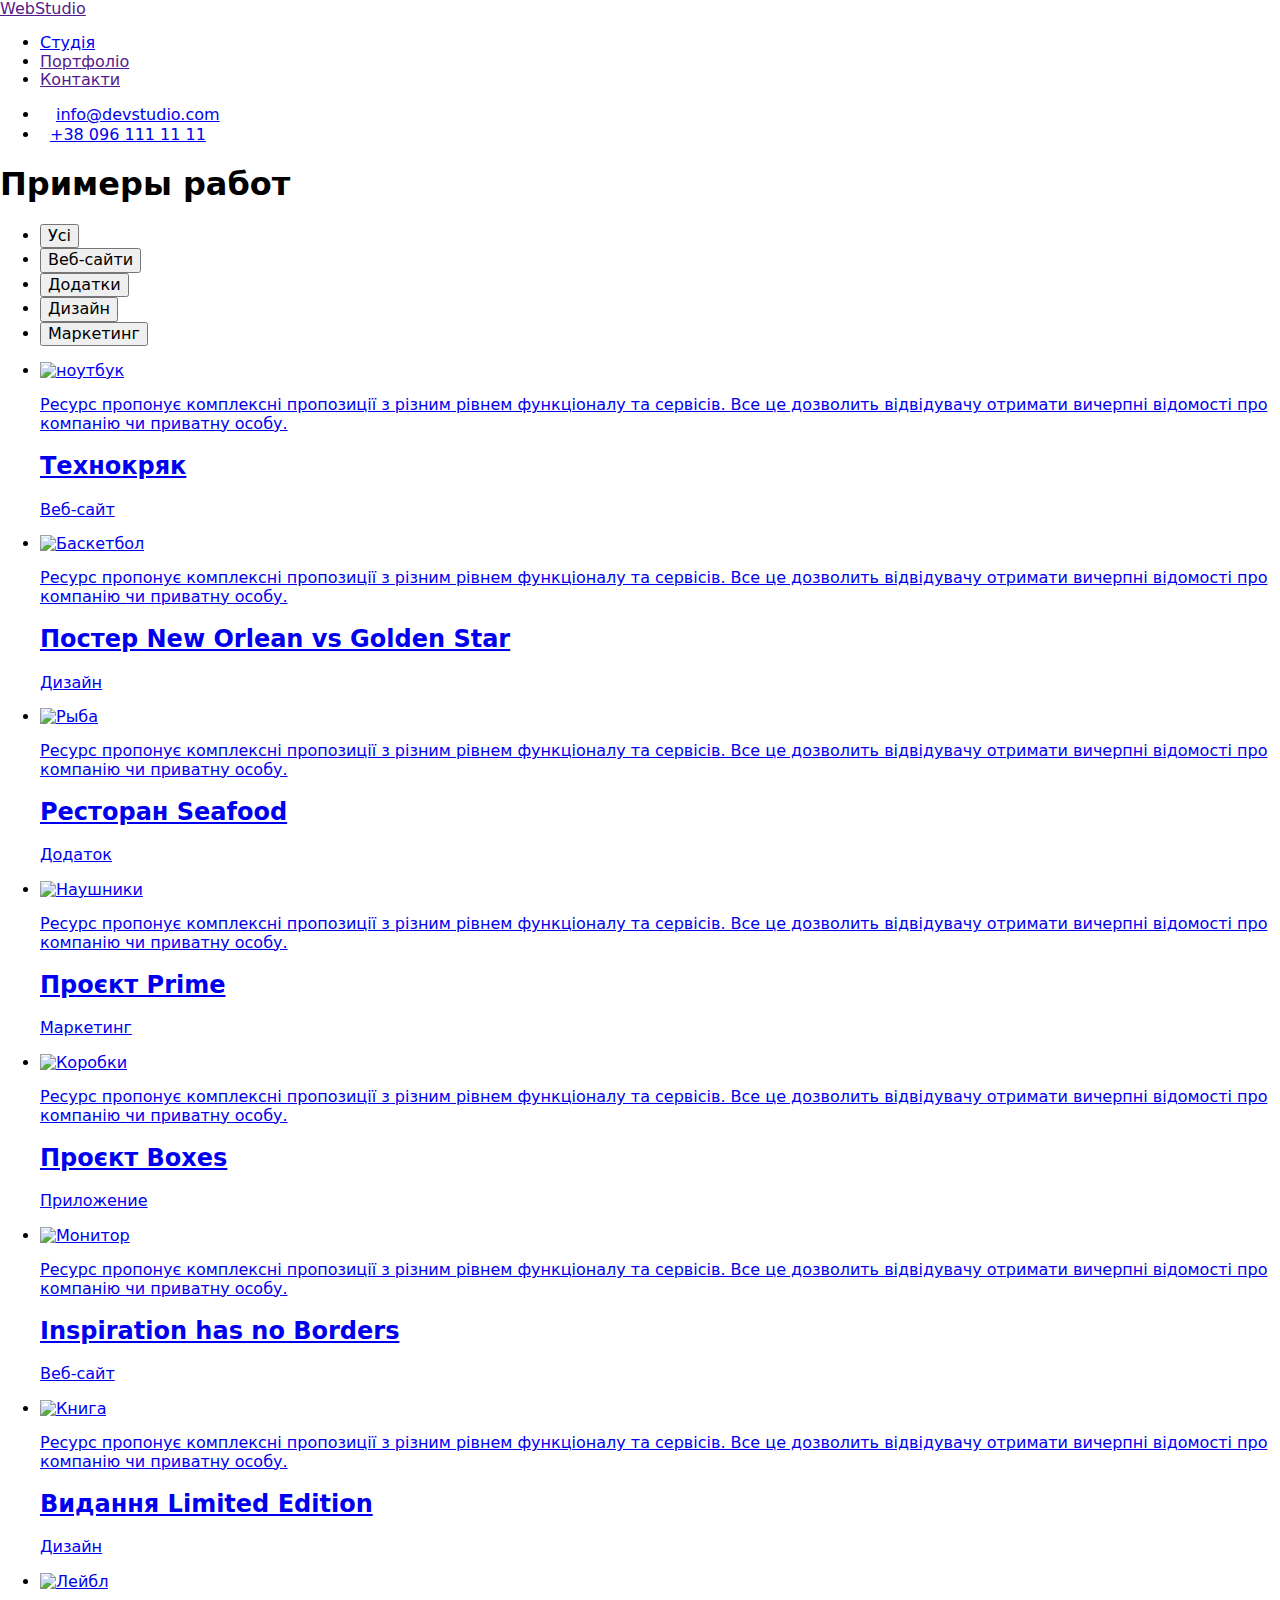
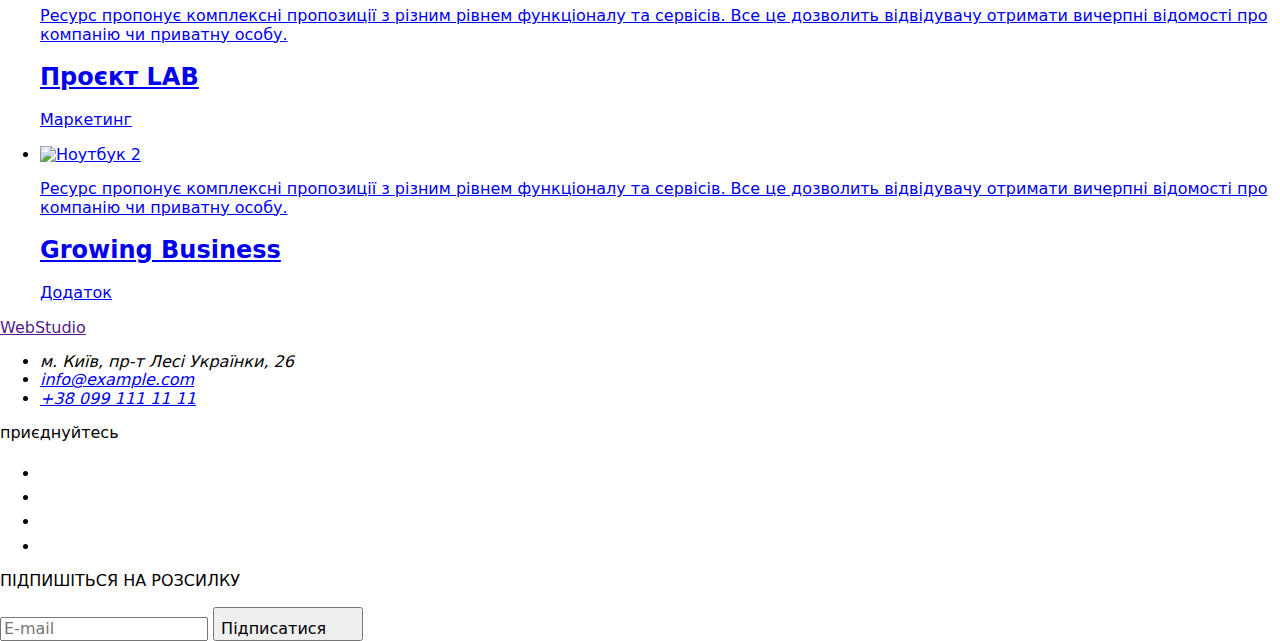
==== portfolio.html @ f58c7ae9 "Add files via upload" ====
<!DOCTYPE html>
<html lang="ru">

<head>
    <meta charset="UTF-8" />
    <meta http-equiv="X-UA-Compatible" content="IE=edge" />
    <meta name="viewport" content="width=device-width, initial-scale=1.0" />
    <title>Студія</title>
    <link rel="preconnect" href="https://fonts.googleapis.com">
    <link rel="preconnect" href="https://fonts.gstatic.com" crossorigin>
<link href="https://fonts.googleapis.com/css2?family=Raleway:wght@700&family=Roboto:wght@400;500;700;900&display=swap"
    rel="stylesheet">
<link rel="stylesheet" href="https://cdnjs.cloudflare.com/ajax/libs/modern-normalize/1.1.0/modern-normalize.min.css">
<link rel="stylesheet" href="./css/styles.css">
</head>

<body>
    <header class="header">
        <div class="container hider-container">
        <nav class="site-nav list">
            <a class="logo" href="">Web<span class="logo-dark">Studio</span></a>

            <ul class="site-list list">
                <li class="site-list-item site-nav"><a class="site-nav-link link" href="./index.html">Студія</a></li>
                <li class="site-list-item site-nav"><a class="site-nav-link link current" href="">Портфоліо</a></li>
                <li class="site-list-item site-nav"><a class="site-nav-link link" href="">Контакти</a></li>
            </ul>
        </nav>
        <ul class="site-list-item style-flex">
    <li class="indent"><a class="contacts contact link" href="mailto:info@devstudio.com">
        <svg class="envelope" width="16" height="12">
            <use href="./images/w4/symbol-defs.svg#icon-envelope2"></use>
        </svg>info@devstudio.com</a></li>
        <li><a class="contacts-link contact link" href="tel:+380961111111">
            <svg class="envelope" width="10" height="16">
                <use href="./images/w4/symbol-defs.svg#icon-smartphone"></use>
            </svg>+38 096 111 11 11</a></li>
        </ul>
    </div>
    </header>
<main>
    <section class="section"> 
        <div class="container">
        <h1 class="visually-hidden">Примеры работ</h1>
   <ul class="filter">
    <li class="menu-distance"><button type="button" class="filter-button focus-menu">Усі</button></li>
    <li class="menu-distance"><button type="button" class="filter-button focus-menu">Веб-сайти</button></li>
    <li class="menu-distance"><button type="button" class="filter-button focus-menu">Додатки</button></li>
    <li class="menu-distance"><button type="button" class="filter-button focus-menu">Дизайн</button></li>
    <li class="menu-distance"><button type="button" class="filter-button focus-menu">Маркетинг</button></li>
   </ul>
   
    <ul class="flex-container">

    <li class="flex-element">
    <a class="portfolio-card-link" href="#">
    <div class="portfolio-thumb">
    <img src="./images/works/work1.jpg" alt="ноутбук" width="370" height="294"/>
     <p class="portfolio-overlay-text">Ресурс пропонує комплексні пропозиції з різним рівнем функціоналу та сервісів. Все
    це дозволить відвідувачу отримати вичерпні відомості про компанію чи приватну особу.
    </p>
    </div>

    <div class="pictures">
    <h2 class="themes">Технокряк</h2>
    <p class="thems-text">Веб-сайт</p>
    </div>
    </a>
    </li>
           
    <li class="flex-element">
    <a class="portfolio-card-link" href="#">
    <div class="portfolio-thumb">
            <img src="./images/works/work2.jpg" alt="Баскетбол" width="370" height="294"/>
            <p class="portfolio-overlay-text">Ресурс пропонує комплексні пропозиції з різним рівнем функціоналу та сервісів. Все
                це дозволить відвідувачу отримати вичерпні відомості про компанію чи приватну особу.
            </p>
            </div>
            
            <div class="pictures">
                <h2 class="themes">Постер New Orlean vs Golden Star</h2>
                <p class="thems-text">Дизайн</p>
            </div>
            </a>
            </li>
            
            <li class="flex-element">
            <a href="#" class="portfolio-card-link">
                <div class="portfolio-thumb">
            <img src="./images/works/work3.jpg" alt="Рыба" width="370" height="294"/>
            <p class="portfolio-overlay-text">Ресурс пропонує комплексні пропозиції з різним рівнем функціоналу та сервісів. Все
                це дозволить відвідувачу отримати вичерпні відомості про компанію чи приватну особу.
            </p>
            </div>
            <div class="pictures">
                <h2 class="themes">Ресторан Seafood</h2>
                <p class="thems-text">Додаток</p>
            </div>
            </a>
            </li>

            <li class="flex-element">
            <a href="#" class="portfolio-card-link">
            <div class="portfolio-thumb">
            <img src="./images/works/work4.jpg" alt="Наушники" width="370" height="294"/>
            <p class="portfolio-overlay-text">Ресурс пропонує комплексні пропозиції з різним рівнем функціоналу та сервісів. Все
                це дозволить відвідувачу отримати вичерпні відомості про компанію чи приватну особу.
            </p>
            </div>
            <div class="pictures">
                <h2 class="themes">Проєкт Prime</h2>
                <p class="thems-text">Маркетинг</p>
            </div>
            </a>
            </li>

            <li class="flex-element">
            <a href="#" class="portfolio-card-link">
            <div class="portfolio-thumb">
            <img src="./images/works/work5.jpg" alt="Коробки" width="370" height="294"/>
            <p class="portfolio-overlay-text">Ресурс пропонує комплексні пропозиції з різним рівнем функціоналу та сервісів. Все
                це дозволить відвідувачу отримати вичерпні відомості про компанію чи приватну особу.
            </p>
            </div>
            <div class="pictures">
                <h2 class="themes">Проєкт Boxes</h2>
                <p class="thems-text">Приложение</p>
            </div>
            </a>
            </li>

            <li class="flex-element">
            <a href="#" class="portfolio-card-link">
            <div class="portfolio-thumb">
            <img src="./images/works/work6.jpg" alt="Монитор" width="370" height="294"/>
            <p class="portfolio-overlay-text">Ресурс пропонує комплексні пропозиції з різним рівнем функціоналу та сервісів. Все
                це дозволить відвідувачу отримати вичерпні відомості про компанію чи приватну особу.
            </p>
            </div>
            <div class="pictures">
                <h2 class="themes">Inspiration has no Borders</h2>
                <p class="thems-text">Веб-сайт</p>
            </div>
            </a>
            </li>

            <li class="flex-element">
            <a href="#" class="portfolio-card-link">
            <div class="portfolio-thumb">
            <img src="./images/works/work7.jpg" alt="Книга" width="370" height="294"/>
            <p class="portfolio-overlay-text">Ресурс пропонує комплексні пропозиції з різним рівнем функціоналу та сервісів. Все
                це дозволить відвідувачу отримати вичерпні відомості про компанію чи приватну особу.
            </p>
            </div>
            <div class="pictures">
                <h2 class="themes">Видання Limited Edition</h2>
                <p class="thems-text">Дизайн</p>
            </div>
            </a>
            </li>

            <li class="flex-element">
            <a href="#" class="portfolio-card-link">
            <div class="portfolio-thumb">
            <img src="./images/works/work8.jpg" alt="Лейбл" width="370" height="294"/>
            <p class="portfolio-overlay-text">Ресурс пропонує комплексні пропозиції з різним рівнем функціоналу та сервісів. Все
                це дозволить відвідувачу отримати вичерпні відомості про компанію чи приватну особу.
            </p>
            </div>
            <div class="pictures">
                <h2 class="themes">Проєкт LAB</h2>
                <p class="thems-text">Маркетинг</p>
            </div>
            </a>
            </li>

            <li class="flex-element">
            <a href="#" class="portfolio-card-link">
            <div class="portfolio-thumb">
            <img src="./images/works/work9.jpg" alt="Ноутбук 2" width="370" height="294"/>
            <p class="portfolio-overlay-text">Ресурс пропонує комплексні пропозиції з різним рівнем функціоналу та сервісів. Все
                це дозволить відвідувачу отримати вичерпні відомості про компанію чи приватну особу.
            </p>
            </div>
            <div class="pictures">
                <h2 class="themes">Growing Business</h2>
                <p class="thems-text">Додаток</p>
            </div>
            </a>
            </li>
            
            </ul>
            </div>
    </section>
</main>
        <footer class="style-footer">
            <div class="container footer-container">
                <div class="">
                    <a class="logo logo-footer" href="">Web<span class="lable">Studio</span></a>
                    <address>
                        <ul>
                            <li>
                                <a href="https://goo.gl/maps/X5TGUrsWiipyjW1k8"></a>
                                <a class="street">м. Київ, пр-т Лесі Українки, 26</a>
                            </li>
                            <li class="contact-footer"><a class="tel-color link"
                                    href="mailto:info@example.com">info@example.com</a></li>
                            <li class="contact-footer"><a class="tel-color link" href="tel:+380991111111">+38 099 111 11 11</a>
                            </li>
                        </ul>
                    </address>
                </div>

                <div class="container-networks">
                    <p class="item-with">приєднуйтесь</p>
                    <ul class="tim-networks">
                        <li class="item-li">
                            <a href="" class="footer-link-soc">
                                <svg class="button-icon-ft" width="20" height="20">
                                    <use href="./images/w4/symbol-defs.svg#icon-instagram"></use>
                                </svg></a>
                        </li>
                        <li class="item-li">
                            <a href="" class="footer-link-soc">
                                <svg class="button-icon-ft" width="20" height="20">
                                    <use href="./images/w4/symbol-defs.svg#icon-twit"></use>
                                </svg></a>
                        </li>
                        <li class="item-li">
                            <a href="" class="footer-link-soc">
                                <svg class="button-icon-ft" width="20" height="20">
                                    <use href="./images/w4/symbol-defs.svg#icon-facebook"></use>
                                </svg></a>
                        </li>
                        <li class="item-li">
                            <a href="" class="footer-link-soc">
                                <svg class="button-icon-ft" width="20" height="20">
                                    <use href="./images/w4/symbol-defs.svg#icon-linkedin"></use>
                                </svg></a>
                        </li>
                        </ul>
                </div>
                <div class="footer-letter">
                    <p class="text-action">ПІДПИШІТЬСЯ НА РОЗСИЛКУ</p>

                    <form class="">
                    <div class="footer-letter-br">
                        <input class="text-box" placeholder="E-mail">
                        <button type="submit" class="button send-letter">Підписатися
                            <svg class="footer-letter-icon" width="24" height="24">
                                <use href="./images/w4/symbol-defs.svg#icon-icon-send"></use>
                            </svg></button>
                    </div>
                    </form>
        </footer>
    
</body>

</html>
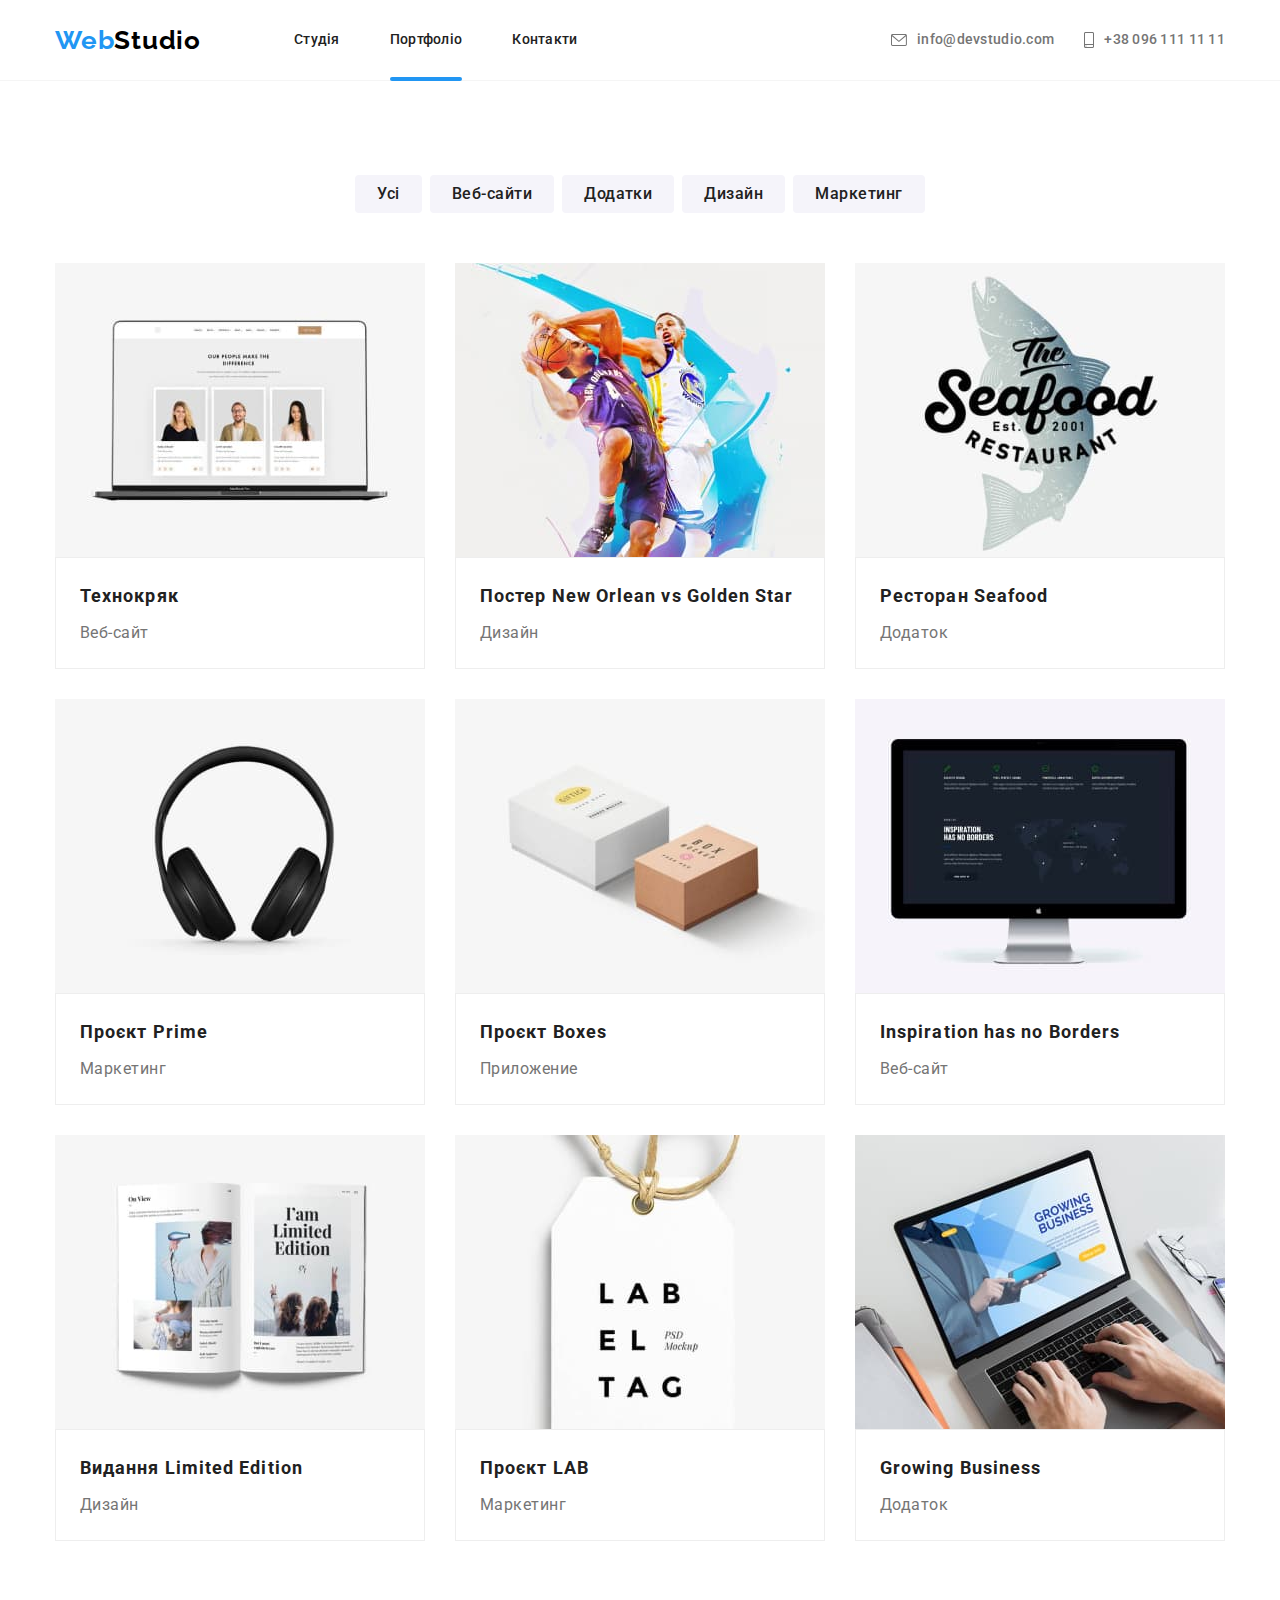
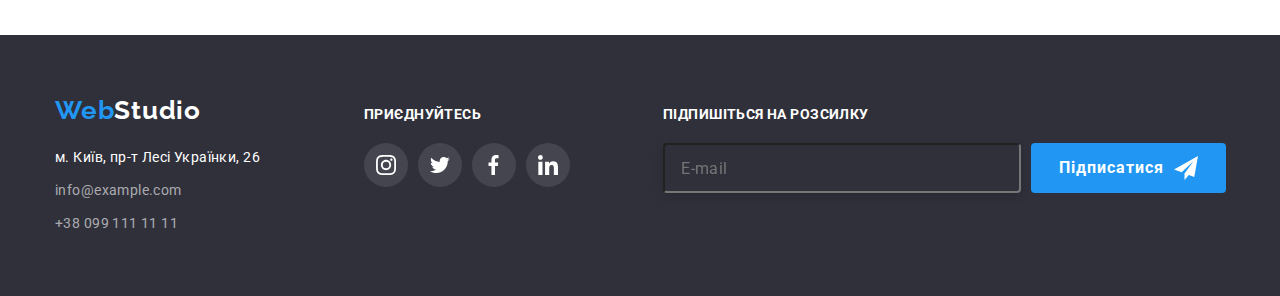
==== commit 84571f50: "Домашка 7.1" ====
--- a/portfolio.html
+++ b/portfolio.html
@@ -12,6 +12,7 @@
     rel="stylesheet">
 <link rel="stylesheet" href="https://cdnjs.cloudflare.com/ajax/libs/modern-normalize/1.1.0/modern-normalize.min.css">
 <link rel="stylesheet" href="./css/styles.css">
+<link rel="stylesheet" href="./css/main.min.css" />
 </head>
 
 <body>
--- a/css/styles.css
+++ b/css/styles.css
@@ -0,0 +1,1043 @@
+:root {
+  --accent-color: #2196f3;
+  --main-text-color: #212121;
+  --secondary-text-color: #757575;
+  --main-font: 'Roboto', sans-serif;
+  --secondary-font: 'Raleway', cursive;
+  --primary-white-color: #ffffff;
+  --lable-color: #000000;
+  --cubic-beziar: cubic-bezier(0.4, 0, 0.2, 1);
+}
+
+h1,
+h2,
+h3,
+h4,
+h5,
+h6,
+
+p {
+  margin-top: 0;
+  margin-bottom: 0;
+}
+
+ul {
+  margin: 0;
+  padding: 0;
+  list-style: none;
+}
+
+body {
+  margin: 0;
+  font-family: 'Roboto';
+  font-family: var(--main-font);
+  background-color: var(--primary-white-color);
+}
+
+html {
+  box-sizing: border-box;
+}
+
+img {
+  display: block;
+  max-width: 100%;
+  height: auto;
+}
+
+
+.section {
+  padding-top: 94px;
+  padding-bottom: 94px;
+}
+
+
+
+/* бєкдроп */
+
+.backdrop {
+  position: fixed;
+  top: 0;
+  left: 0;
+  width: 100%;
+  height: 100%;
+  background-color: rgba(0, 0, 0, 0.2);
+  opacity: 1;
+  visibility: visible;
+  transition: opacity 250ms var(--cubic-beziar), visibility 250ms var(--cubic-beziar);
+}
+
+ .backdrop.is-hidden {
+  opacity: 0;
+  pointer-events: none;
+  visibility: hidden;
+ }
+
+ .backdrop.is-hidden .modal {
+  transform: translate(-50%, -50%) scale(1.1);
+ }
+
+ .modal {
+    position: absolute;
+    top: 50%;
+    left: 50%;
+    min-height: 581px;
+    min-width: 528px;
+    background-color: var(--primary-white-color);
+    box-shadow: 0px 1px 3px rgba(0, 0, 0, 0.12), 0px 1px 1px rgba(0, 0, 0, 0.14), 0px 2px 1px rgba(0, 0, 0, 0.2);
+    border-radius: 4px;
+    transform: translate(-50%, -50%) scale(1);
+    transition: transform 250ms var(--cubic-beziar);
+    visibility: visible;
+    outline: 1px solid var(--accent-color);
+ }
+
+ .form {
+  display: block;
+  align-items: center;
+  position: absolute;
+ }
+
+ .text-form {
+   padding-left: 40px;
+ }
+ 
+ .form-label:hover,
+ .form-label:focus {
+  border-color: var(--accent-color);
+ }
+
+ .form-label:hover + .modal-name,
+ .form-label:focus + .modal-name {
+   fill: var(--accent-color);
+ }
+
+ .galk {
+  display: flex;
+  align-items: center;
+ }
+
+ textarea {
+  resize: none;
+  padding: 12px;
+  width: 448px;
+  height: 120px;
+  left: 576px;
+  top: 518px;
+  border: 1px solid rgba(33, 33, 33, 0.2);
+  border-radius: 4px;
+ }
+
+ .form-modal {
+  margin-left: auto;
+  margin-right: auto;
+  padding: 40px;
+ }
+
+ .modal-title {
+  font-weight: 700;
+  font-size: 20px;
+  line-height: 1.15;
+  text-align: center;
+  letter-spacing: 0.03em;
+  margin-bottom: 12px;
+  color: #212121;
+ }
+
+ .form-field {
+  position: relative;
+  display: flex;
+  flex-direction: column;
+  width: 448px;
+  border-radius: 4px;
+  font-weight: 400;
+  font-size: 12px;
+  line-height: 14px;
+  letter-spacing: 0.01em;
+  color: #757575;
+ }
+
+ .form-field:not(:last-child) {
+  margin-bottom: 10px;
+ }
+
+ .modal-name {
+  position: absolute;
+  top: -15%;
+  left: 15px;
+  transform: translateY(220%);
+  }
+
+
+ .form-field input {
+  margin: 0;
+  padding: 6px 40px 6px;
+  border: 1px solid rgba(33, 33, 33, 0.2);
+  border-radius: 4px;
+  height: 40px;
+ }
+
+ .form-field label {
+  margin-bottom: 4px;
+  font-weight: 400;
+  font-size: 12px;
+  line-height: 14px;
+  letter-spacing: 0.01em;
+  color: #757575;
+ }
+
+ .form-field input::placeholder {
+  color: rgba(117, 117, 117, 0.5);
+ }
+
+ .topic-options {
+  display: flex;
+  align-items: center;
+  justify-content: center;
+  list-style: none;
+  margin-top: 20px;
+  margin-bottom: 30px;
+ }
+
+.topic-options {
+  display: flex;
+ }
+
+.checkbox-label {
+  display: block;
+  display: flex;
+  align-items: center;
+  justify-content: center;
+  border-radius: 3px;
+  transition: background-color 250ms var(--cubic-beziar),
+  border-color 250ms var(--cubic-beziar);
+  cursor: pointer;
+}
+
+.icon-galk {
+  display: flex;
+  align-items: center;
+  justify-content: center;
+  width: 16px;
+  height: 15px;
+  border-radius: 4px;
+  border: 2px solid var(--lable-color);
+  margin-right: 8px;
+}
+
+.checkbox-label {
+  font-weight: 400;
+  font-size: 14px;
+  line-height: 1.71;
+  letter-spacing: 0.03em;
+  color: #757575;
+}
+ .icon-check {
+  fill: transparent;
+  transition: fill 250ms var(--cubic-beziar);
+ }
+
+.checkbox:checked + .checkbox-label .icon-galk {
+  border-color: var(--accent-color);
+  background-origin: border-box;
+}
+
+.checkbox:checked + .icon-galk {
+  border-color: var(--accent-color);
+  background-origin: border-box;
+  background-color: var(--accent-color);
+}
+
+.checkbox:focus + .checkbox-label {
+  background-color: var(--accent-color);
+}
+
+.contract {
+  color: var(--accent-color);
+ }
+
+
+ .btn-close {
+  position: absolute;
+  top: 8px;
+  right: 8px;
+  display: flex;
+  justify-content: center;
+  align-items: center;
+  width: 30px;
+  height: 30px;
+  border: 1px solid rgba(0, 0, 0, 0.1);
+  border-radius: 50px;
+  background: #FFFFFF;
+  cursor: pointer;
+ }
+
+ .btn-close:focus {
+  fill: var(--accent-color);
+  transition-property: color;
+  transition: transform 250ms var(--cubic-beziar);
+ }
+
+
+.div {
+  display: block;
+}
+
+
+
+
+.gajet-overlay:not(:last-child) {
+  margin-right: 30px;
+}
+
+/* Чем мы занимаемся */
+
+.site-nav {
+  display: flex;
+}
+
+.site-list-work {
+  position: relative;
+}
+
+.site-list-work:not(:last-child) {
+  margin-right: 30px;
+}
+  
+.gajet-overlay-title {
+  position: absolute;
+  box-sizing: border-box;
+  display: block;
+  float: none;
+  font-weight: 700;
+  font-size: 14px;
+  line-height: 1.14;
+  text-align: center;
+  letter-spacing: 0.03em;
+  color: var(--primary-white-color);
+  background-color: rgba(47, 48, 58, 0.8);
+  width: 100%;
+  height: 70px;
+  left: 0;
+  bottom: 0;
+  display: flex;
+  align-items: center;
+  justify-content: center;
+}
+
+.portfolio-thumb {
+  position: relative;
+  overflow: hidden;
+}
+
+.portfolio-card-link {
+  text-decoration: none;
+}
+
+.portfolio-card-link:hover .portfolio-overlay-text,
+.portfolio-card-link:focus .portfolio-overlay-text {
+  transform: translate(0);
+}
+
+.portfolio-overlay-text {
+  background-color: var(--accent-color);
+  position: absolute;
+  width: 100%;
+  height: 100%;
+  top: 0;
+  left: 0;
+  box-sizing: border-box;
+  font-size: 18px;
+  line-height: 1.56;
+  letter-spacing: 0.03em;
+  padding-top: 63px;
+  padding-left: 24px;
+  opacity: 250ms var(--cubic-beziar);
+  color: var(--primary-white-color);
+  transition-property: color;
+  transform: translateY(100%);
+  transition: transform 250ms var(--cubic-beziar);
+}
+
+.pictures {
+  border: 1px solid #EEEEEE;
+  background: var(--primary-white-color);
+  padding-top: 20px;
+  padding-right: 24px;
+  padding-left: 24px;
+  padding-bottom: 20px;
+}
+
+.site-command {
+  background: var(--primary-white-color);
+  box-shadow: 0px 1px 3px rgba(0, 0, 0, 0.12), 0px 1px 1px rgba(0, 0, 0, 0.14), 0px 2px 1px rgba(0, 0, 0, 0.2);
+  border-radius: 0px 0px 4px 4px;
+}
+
+.site-command:not(:last-child) {
+  margin-right: 30px;
+}
+
+.team {
+  margin-bottom: 50px;
+  font-weight: 700;
+  font-size: 36px;
+  line-height: 1.16;
+  text-align: center;
+  letter-spacing: 0.03em;
+  color: var(--main-text-color);
+}
+  
+
+.benefits-container {
+  gap: 30px;
+  display: flex;
+}
+
+
+.lable {
+    color: var(--primary-white-color);
+}
+
+.head {
+  padding-top: 200px;
+  padding-bottom: 200px;
+  background-color: #2F303A;
+}
+
+.overlay {
+  max-width: 1600px;
+  height: 600px;
+  margin-left: auto;
+  margin-right: auto;
+  background-image: linear-gradient(to right, rgba(47, 48, 58, 0.4), rgba(47, 48, 58, 0.4)), url("../images/w4/Img.jpg");
+  background-repeat: no-repeat;
+  background-position: center;
+  background-size: cover;
+}
+
+.button-ic {
+  padding: 0;
+  padding-top: 16px;
+  border: none;
+  background: none;
+}
+
+.envelope {
+  margin-right: 50px;
+  margin-right: 10px;
+  fill: currentColor;
+}
+
+.team-link {
+  color: #AFB1B8;
+  display: flex;
+  width: 44px;
+  height: 44px;
+  align-items: center;
+  justify-content: center;
+  background-position: center;
+  border-radius: 50px;
+  transition-property: background-color;
+  transition-duration: 250ms;
+  transition-timing-function: var(--cubic-beziar);
+}
+
+.team-link:hover,
+.team-link:focus {
+  background-color: #2196f3;
+  color: #ffffff;
+  transition: color 250ms var(--cubic-beziar);
+}
+
+.button-icon:not(:last-child) {
+  padding-right: 10px;
+}
+
+.button-icon {
+  fill: currentColor;
+  width: 20px;
+  height: 20px;
+  transition: fill 250ms var(--cubic-beziar);
+}
+
+.button-icon-ft {
+  fill: #ffffff;
+  width: 20px;
+  height: 20px;
+}
+
+.head-title {
+  margin-top: 0;
+  padding-bottom: 0;
+  margin-bottom: 30px;
+  font-weight: 900;
+  font-size: 44px;
+  line-height: 1.36;
+  text-align: center;
+  letter-spacing: 0.06em;
+  text-transform: uppercase;
+  color: #FFFFFF;
+}
+
+/* Logo */
+
+
+.example {
+  display: flex;
+  flex-wrap: wrap;
+}
+
+.tim-card {
+  text-align: center;
+  padding: 30px 0;
+}
+
+
+.test-conntainer {
+  width: 1230px;
+  padding-left: 15px;
+  padding-right: 15px;
+  margin-left: auto;
+  margin-right: auto;
+}
+
+.flex-container {
+  display: flex;
+  flex-wrap: wrap;
+  text-decoration: none;
+}
+
+.flex-element {
+  width: 370px;
+  margin-right: 30px;
+  margin-bottom: 30px;
+}
+
+.flex-element:nth-child(3n) {
+  margin-right: 0;
+}
+
+.flex-element:nth-last-child(-n + 3) {
+  margin-bottom: 0;
+}
+
+.portfolio-card-link {
+  display: block;
+  transition-property: box-shadow;
+  transition: 250ms var(--cubic-beziar);
+}
+
+.portfolio-card-link:hover,
+.portfolio-card-link:focus {
+  box-shadow: 0px 1px 1px rgba(0, 0, 0, 0.12), 
+  0px 4px 4px rgba(0, 0, 0, 0.06), 
+  1px 4px 6px rgba(0, 0, 0, 0.16);
+}
+
+.menu-distance:not(:last-child) {
+  margin-right: 8px;
+}
+
+.logo-light {
+  font-weight: 700;
+  font-size: 26px;
+  line-height: 1.19;
+  letter-spacing: 0.03em;
+  color: var(--primary-white-color);
+}
+
+.filter-button {
+  border-radius: 4px;
+  border: none;
+  padding-top: 6px;
+  padding-right: 22px;
+  padding-bottom: 6px;
+  padding-left: 22px;
+  background-color: #F5F4FA;
+  font-weight: 500;
+  font-size: 16px;
+  line-height: 1.62;
+  text-align: center;
+  letter-spacing: 0.03em;
+  color: var(--main-text-color);
+  transition-property: color, background-color, box-shadow;
+  transition-duration: 250ms;
+  transition-timing-function: var(--cubic-beziar);
+}
+
+.filter {
+  margin-bottom: 50px;
+  display: flex;
+  justify-content: center;
+}
+
+.contacts-link {
+  display: flex;
+  margin-left: auto;
+  font-weight: 500;
+  font-size: 14px;
+  line-height: 1.14;
+  letter-spacing: 0.02em;
+  color: var(--accent-color);
+}
+
+.focus-menu:hover,
+.focus-menu:focus {
+  cursor: pointer;
+  color: var(--primary-white-color);
+  background-color: var(--accent-color);
+  box-shadow: 0px 3px 1px rgba(0, 0, 0, 0.1), 0px 1px 2px rgba(0, 0, 0, 0.08), 0px 2px 2px rgba(0, 0, 0, 0.12);
+}
+
+
+
+.button-blue {
+  color: var(--primary-white-color);
+  background-color: var(--accent-color);
+}
+
+.contact-tel {
+  color: var(--secondary-text-color);
+  transition: color 250ms var(--cubic-beziar);
+}
+
+.feature-skills {
+  font-weight: 700;
+  font-size: 14px;
+  line-height: 1.14;
+  letter-spacing: 0.03em;
+  text-transform: uppercase;
+  color: var(--main-text-color);
+}
+
+.section-title {
+  margin-top: 0;
+  margin-bottom: 0;
+  margin-bottom: 50px;
+  font-weight: 700;
+  font-size: 36px;
+  line-height: 1.16;
+  text-align: center;
+  letter-spacing: 0.03em;
+  color: var(--main-text-color);
+}
+
+.section-title-bg {
+  background-color: #F5F4FA;
+}
+
+.section.no-padding {
+  padding-top: 0;
+  padding-bottom: 0;
+}
+
+.site-item {
+  display: flex;
+}
+
+.features-title {
+  margin: 0;
+  padding: 0;
+  margin-bottom: 10px;
+  font-weight: 700;
+  font-size: 14px;
+  line-height: 1.14;
+  letter-spacing: 0.03em;
+  text-transform: uppercase;
+  color: var(--main-text-color);
+}
+
+.features-text {
+  font-weight: 400;
+  font-size: 14px;
+  line-height: 1.71;
+  letter-spacing: 0.03em;
+  color: var(--secondary-text-color);
+}
+
+.features-item {
+  display: block;
+  display: flex;
+  align-items: center;
+  justify-content: center;
+  background-position: center;
+  background: #F5F4FA;
+  border-radius: 4px;
+  height: 120px;
+  background-size: contain;
+  background-repeat: no-repeat;
+  margin-bottom: 30px;
+}
+
+.features-logo {
+  width: 106px;
+  height: 60px;
+  fill: rgba(175, 177, 184, 1);
+  transition: fill 250ms var(--cubic-beziar);
+}
+
+.clients-icon:hover,
+.clients-icon:focus {
+  border-width: 1px;
+  border-style: solid;
+  border-color: var(--accent-color);
+  color: var(--accent-color)
+}
+
+.clients-icon {
+  display: flex;
+  align-items: center;
+  justify-content: center;
+  box-sizing: border-box;
+  border: 1px solid #AFB1B8;
+  border-radius: 4px;
+  width: 100%;
+  height: 100%;
+  color: rgba(175, 177, 184, 1);
+  transition-property: color, border;
+  transition-duration: 250ms;
+  transition-timing-function: var(--cubic-beziar);
+}
+
+.features-logo {
+  fill: currentColor;
+}
+
+.clients-item {
+  width: 170px;
+  height: 92px;
+}
+
+.clients-item:not(:last-child) {
+  margin-right: 30px;
+}
+
+.icon {
+  width: 20px;
+  height: 20px;
+  background-image: url(../images/w4/symbol-defs.svg);
+}
+
+.icon-leter {
+  fill: #FFFFFF;
+}
+
+.tim-networks {
+  display: flex;
+  justify-content: center;
+  gap: 10px;
+}
+
+.clients-container {
+  display: flex;
+  box-sizing: border-box;
+}
+
+.section-bottom {
+  padding-top: 0;
+}
+
+.box-sizing {
+  box-sizing: border-box;
+  position: absolute;
+  width: 370px;
+  height: 404px;
+  left: 215px;
+  top: 262px;
+  background: #FFFFFF;
+  border: 1px solid #EEEEEE;
+}
+
+.tim-title {
+  margin-bottom: 10px;
+  font-weight: 500;
+  font-size: 16px;
+  line-height: 1.18;
+  letter-spacing: 0.03em;
+  color: var(--main-text-color);
+}
+
+.tim-text {
+  font-weight: 400;
+  font-size: 16px;
+  line-height: 1.18;
+  letter-spacing: 0.03em;
+  color: var(--secondary-text-color);
+  margin-bottom: 16px;
+}
+
+.tim-title, .tim-text {
+  align-items: center;
+} 
+
+/* Button */
+
+.button-sits {
+  width: 125px;
+  height: 38px;
+  left: 593px;
+  top: 174px;
+}
+
+.botton-tools {
+  width: 112px;
+  height: 38px;
+  left: 726px;
+  top: 174px;
+}
+
+.button-design {
+  width: 103px;
+  height: 38px;
+  left: 846px;
+  top: 174px;
+}
+
+.button-marketing {
+  width: 130px;
+  height: 38px;
+  left: 957px;
+  top: 174px;
+}
+
+.properties {
+  font-weight: 700;
+  font-size: 16px;
+  line-height: 1.88;
+  display: flex;
+  align-items: center;
+  text-align: center;
+  letter-spacing: 0.06em;
+  color: var(--primary-white-color);
+}
+
+.button {
+  cursor: pointer;
+  border-radius: 4px;
+  padding: 10px 32px;
+  margin-right: auto;
+  margin-left: auto;
+  font-weight: 700;
+  font-size: 16px;
+  line-height: 1.88;
+  display: flex;
+  align-items: center;
+  text-align: center;
+  letter-spacing: 0.06em;
+  color: var(--primary-white-color);
+  background-color: var(--accent-color);
+  border: transparent;
+}
+
+.send {
+  padding: 10px 52px;
+}
+
+/* Наши преимущества */
+
+.themes {
+  margin-bottom: 4px;
+  font-weight: 700;
+  font-size: 18px;
+  line-height: 2;
+  letter-spacing: 0.06em;
+  color: var(--main-text-color);
+}
+
+.thems-text {
+  font-weight: 400;
+  font-size: 16px;
+  line-height: 1.88;
+  letter-spacing: 0.03em;
+  color: var(--secondary-text-color);
+}
+
+/* Портфолио */
+
+
+/* Футер */
+
+.contact-footer {
+  margin-top: 9px;
+  font-family: 'Roboto';
+  font-style: normal;
+  font-weight: 400;
+  font-size: 14px;
+  line-height: 1.71;
+  letter-spacing: 0.03em;
+  color: rgba(255, 255, 255, 0.6);
+}
+
+.tel-color {
+  font-weight: 400;
+  font-size: 14px;
+  line-height: 1.71;
+  letter-spacing: 0.03em;
+  color: rgba(255, 255, 255, 0.6);
+  transition-property: color;
+  transition: color 250ms var(--cubic-beziar);
+}
+
+.style-footer {
+  padding-top: 60px;
+  padding-bottom: 60px;
+  background-color: #2F303A;;
+}
+
+.logo-footer {
+  display: block;
+  margin-bottom: 20px;
+  margin-right: 0;
+}
+
+.street {
+  margin-top: 30px;
+  font-family: 'Roboto';
+  font-style: normal;
+  font-weight: 400;
+  font-size: 14px;
+  line-height: 1.71;
+  letter-spacing: 0.03em;
+  color: var(--primary-white-color);
+}
+
+.footer-container {
+  display: flex;
+  align-items: baseline;
+  flex-grow: 1;
+}
+
+.item-with {
+  align-items: center;
+  justify-content: center;
+  font-family: 'Roboto';
+  font-style: normal;
+  font-weight: 700;
+  font-size: 14px;
+  line-height: 1.14;
+  letter-spacing: 0.03em;
+  text-transform: uppercase;
+  color: #FFFFFF;
+  margin-bottom: 20px;
+}
+
+.footer-link-soc {
+  width: 44px;
+  height: 44px;
+  border-radius: 50%;
+  display: flex;
+  align-items: center;
+  justify-content: center;
+  background-color: rgba(255, 255, 255, 0.1);
+  transition-property: background-color;
+  transition-duration: 250ms;
+  transition-timing-function: var(--cubic-beziar);
+}
+
+.footer-link-soc:not(:last-child) {
+  margin-right: 22px;
+}
+
+.footer-link-soc:hover,
+.footer-link-soc:focus {
+  background-color: rgba(33, 150, 243, 1);
+}
+
+.footer-letter {
+  margin-left: 93px;
+}
+
+.container-networks {
+  margin-left: 70px;
+}
+
+.text-action {
+  align-items: center;
+  justify-content: center;
+  margin-bottom: 20px;
+  top: 0;
+  font-family: 'Roboto';
+  font-style: normal;
+  font-weight: 700;
+  font-size: 14px;
+  line-height: 1.14;
+  letter-spacing: 0.03em;
+  text-transform: uppercase;
+  color: var(--primary-white-color);
+}
+
+.text-box {
+  display: flex;
+  width: 570px;
+  flex-direction: row;
+  justify-content: space-between;
+  width: 358px;
+  height: 50px;
+  left: 815px;
+  top: 2784px;
+  filter: drop-shadow(0px 4px 4px rgba(0, 0, 0, 0.15));
+  border-radius: 4px;
+  background-color: rgba(47, 48, 58, 1);
+}
+
+.text-box input:focus {
+  border-color: var(--accent-color);
+}
+
+.fotter-imput-bt {
+  display: flex;
+}
+
+.send-letter {
+  position: relative;
+  padding: 10px 28px;
+  margin-left: 10px;
+  font-weight: 700;
+  font-size: 16px;
+  line-height: 1.88;
+  display: flex;
+  align-items: center;
+  text-align: center;
+  letter-spacing: 0.06em;
+  color: var(--primary-white-color);
+}
+
+.footer-letter-br {
+  display: flex;
+}
+
+.footer-letter-br input {
+  outline: none;
+  font-weight: 400;
+  font-size: 16px;
+  line-height: 1.25;
+  display: flex;
+  align-items: center;
+  letter-spacing: 0.03em;
+  color: rgba(255, 255, 255, 0.6);
+  padding-left: 16px;
+}
+
+.text-box:focus {
+  border-color: var(--accent-color);
+}
+
+.footer-letter-icon {
+ margin-left: 10px;
+}
+
+
+/* Спрятанный заголовок */
+.visually-hidden {
+  
+  position: absolute;
+  white-space: nowrap;
+  width: 1px;
+  height: 1px;
+  overflow: hidden;
+  border: 0;
+  padding: 0;
+  clip: rect(0 0 0 0);
+  clip-path: inset(50%);
+  margin: -1px;
+}
--- a/css/main.min.css
+++ b/css/main.min.css
@@ -0,0 +1 @@
+.header{border-bottom:1px solid #f5f5f5}.container{width:1200px;padding-left:15px;padding-right:15px;margin:0 auto}.hider-container{display:flex;align-items:center}.logo{margin-right:93px;text-decoration:none;font-family:var(--secondary-font);font-weight:700;font-size:26px;line-height:1.19;letter-spacing:.03em;color:var(--accent-color)}.logo-dark{font-weight:700;font-size:26px;line-height:1.19;letter-spacing:.03em;color:var(--lable-color)}.list{display:flex;align-items:center;padding:0;margin:0;list-style:none}.site-nav-link{padding:32px 0;font-weight:500;font-size:14px;line-height:1.14;letter-spacing:.02em;color:var(--main-text-color);display:block;position:relative;transition:color 250ms var(--cubic-beziar)}.site-nav-link:hover,.site-nav-link:focus{color:var(--accent-color)}.site-nav-link.current::after{content:"";display:block;width:100%;height:4px;left:0;bottom:-1px;position:absolute;background-color:var(--accent-color);border-radius:2px}.site-nav-link:hover::after{transform:scaleX(1)}.site-list-item:not(:last-child){margin-right:50px}.link{display:flex;align-items:center;text-decoration:none;display:block}.link:hover,.link:focus{color:var(--accent-color)}.no-current{position:relative}.style-flex{display:flex;margin-left:auto}.indent{margin-right:30px}.contacts{display:flex;margin-left:auto}.contact{display:flex;align-items:center;font-weight:500;font-size:14px;line-height:1.14;letter-spacing:.02em;color:var(--secondary-text-color);transition:color 250ms var(--cubic-beziar)}/*# sourceMappingURL=main.min.css.map */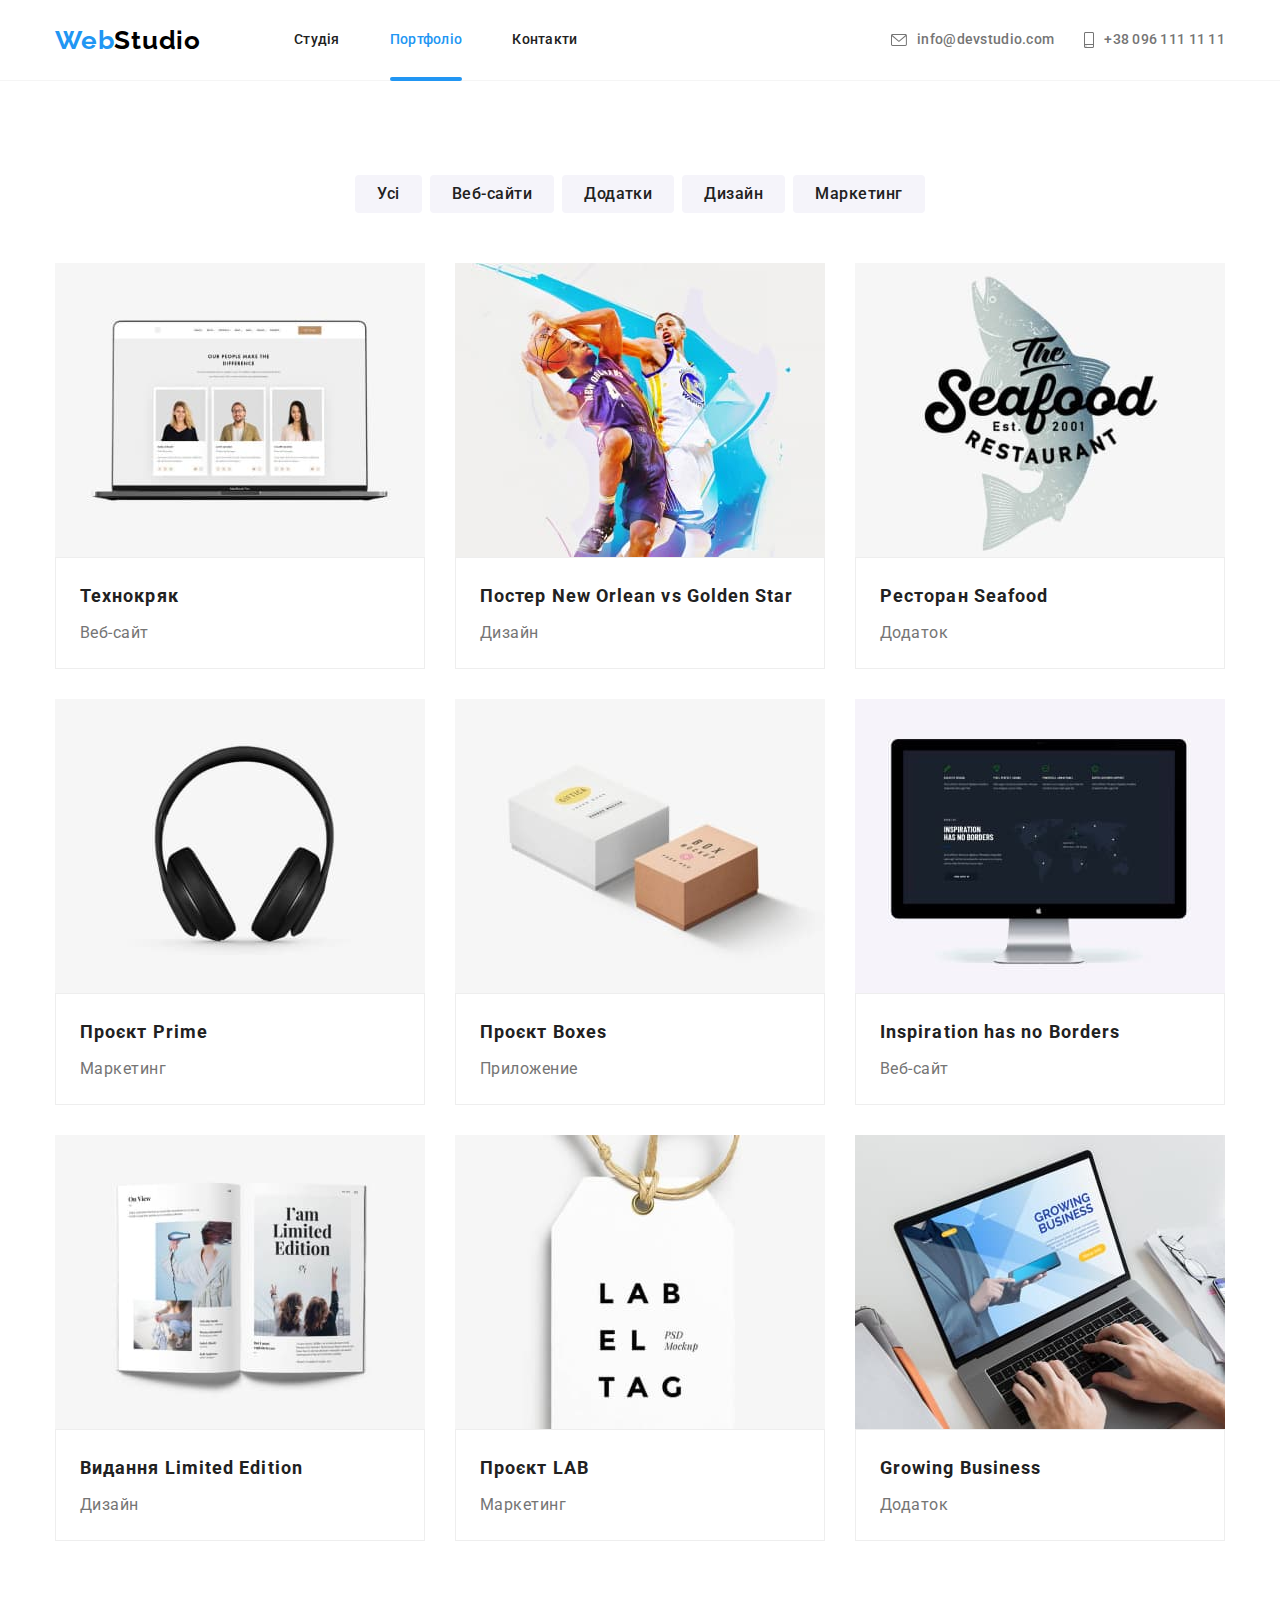
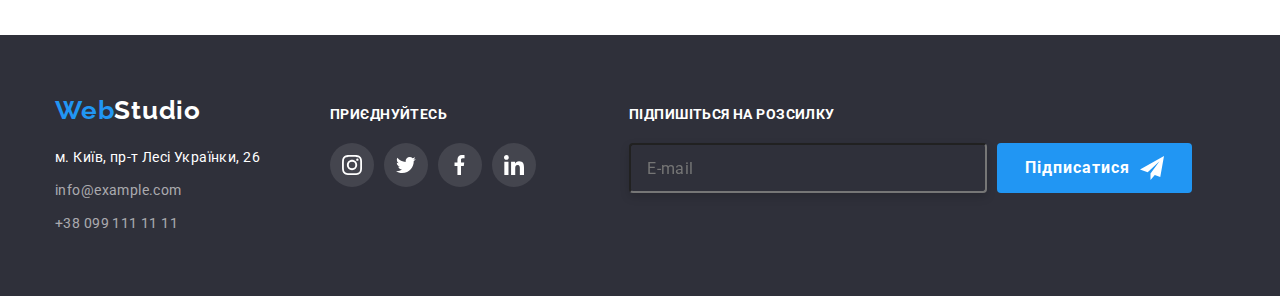
==== commit 508a402d: "Домашняя 08.09" ====
--- a/portfolio.html
+++ b/portfolio.html
@@ -17,22 +17,22 @@
 
 <body>
     <header class="header">
-        <div class="container hider-container">
-        <nav class="site-nav list">
-            <a class="logo" href="">Web<span class="logo-dark">Studio</span></a>
-
-            <ul class="site-list list">
-                <li class="site-list-item site-nav"><a class="site-nav-link link" href="./index.html">Студія</a></li>
-                <li class="site-list-item site-nav"><a class="site-nav-link link current" href="">Портфоліо</a></li>
-                <li class="site-list-item site-nav"><a class="site-nav-link link" href="">Контакти</a></li>
+        <div class="container header__container hider-container">
+        
+            <a class="logo header__logo" href="">Web<span class="logo-dark">Studio</span></a>
+            <nav class="navigation"></nav>
+            <ul class="navigation__list">
+                <li class="navigation__item"><a class="navigation__link link" href="./index.html">Студія</a></li>
+                <li class="navigation__item"><a class="navigation__link link current" href="">Портфоліо</a></li>
+                <li class="navigation__item"><a class="navigation__link link" href="">Контакти</a></li>
             </ul>
-        </nav>
-        <ul class="site-list-item style-flex">
-    <li class="indent"><a class="contacts contact link" href="mailto:info@devstudio.com">
+
+        <ul class="connect header__connect">
+    <li class="indent"><a class="connect__contact link" href="mailto:info@devstudio.com">
         <svg class="envelope" width="16" height="12">
             <use href="./images/w4/symbol-defs.svg#icon-envelope2"></use>
         </svg>info@devstudio.com</a></li>
-        <li><a class="contacts-link contact link" href="tel:+380961111111">
+        <li><a class="connect__contact link" href="tel:+380961111111">
             <svg class="envelope" width="10" height="16">
                 <use href="./images/w4/symbol-defs.svg#icon-smartphone"></use>
             </svg>+38 096 111 11 11</a></li>
@@ -253,8 +253,8 @@
                             </svg></button>
                     </div>
                     </form>
-        </footer>
-    
+                </div>
+            </div>
+        </footer> 
 </body>
-
 </html>--- a/css/styles.css
+++ b/css/styles.css
@@ -1,740 +1,42 @@
-:root {
-  --accent-color: #2196f3;
-  --main-text-color: #212121;
-  --secondary-text-color: #757575;
-  --main-font: 'Roboto', sans-serif;
-  --secondary-font: 'Raleway', cursive;
-  --primary-white-color: #ffffff;
-  --lable-color: #000000;
-  --cubic-beziar: cubic-bezier(0.4, 0, 0.2, 1);
-}
+/* Лишнее */
 
-h1,
-h2,
-h3,
-h4,
-h5,
-h6,
-
-p {
-  margin-top: 0;
-  margin-bottom: 0;
-}
-
-ul {
-  margin: 0;
-  padding: 0;
-  list-style: none;
-}
-
-body {
-  margin: 0;
-  font-family: 'Roboto';
-  font-family: var(--main-font);
-  background-color: var(--primary-white-color);
-}
-
-html {
-  box-sizing: border-box;
-}
-
-img {
-  display: block;
-  max-width: 100%;
-  height: auto;
-}
-
-
-.section {
-  padding-top: 94px;
-  padding-bottom: 94px;
-}
-
-
-
-/* бєкдроп */
-
-.backdrop {
-  position: fixed;
-  top: 0;
-  left: 0;
-  width: 100%;
-  height: 100%;
-  background-color: rgba(0, 0, 0, 0.2);
-  opacity: 1;
-  visibility: visible;
-  transition: opacity 250ms var(--cubic-beziar), visibility 250ms var(--cubic-beziar);
-}
-
- .backdrop.is-hidden {
-  opacity: 0;
-  pointer-events: none;
-  visibility: hidden;
- }
-
- .backdrop.is-hidden .modal {
-  transform: translate(-50%, -50%) scale(1.1);
- }
-
- .modal {
-    position: absolute;
-    top: 50%;
-    left: 50%;
-    min-height: 581px;
-    min-width: 528px;
-    background-color: var(--primary-white-color);
-    box-shadow: 0px 1px 3px rgba(0, 0, 0, 0.12), 0px 1px 1px rgba(0, 0, 0, 0.14), 0px 2px 1px rgba(0, 0, 0, 0.2);
-    border-radius: 4px;
-    transform: translate(-50%, -50%) scale(1);
-    transition: transform 250ms var(--cubic-beziar);
-    visibility: visible;
-    outline: 1px solid var(--accent-color);
- }
-
- .form {
-  display: block;
-  align-items: center;
-  position: absolute;
- }
-
- .text-form {
-   padding-left: 40px;
- }
- 
- .form-label:hover,
- .form-label:focus {
-  border-color: var(--accent-color);
- }
-
- .form-label:hover + .modal-name,
- .form-label:focus + .modal-name {
-   fill: var(--accent-color);
- }
-
- .galk {
+.properties {
+  font-weight: 700;
+  font-size: 16px;
+  line-height: 1.88;
   display: flex;
   align-items: center;
- }
-
- textarea {
-  resize: none;
-  padding: 12px;
-  width: 448px;
-  height: 120px;
-  left: 576px;
-  top: 518px;
-  border: 1px solid rgba(33, 33, 33, 0.2);
-  border-radius: 4px;
- }
-
- .form-modal {
-  margin-left: auto;
-  margin-right: auto;
-  padding: 40px;
- }
-
- .modal-title {
-  font-weight: 700;
-  font-size: 20px;
-  line-height: 1.15;
-  text-align: center;
-  letter-spacing: 0.03em;
-  margin-bottom: 12px;
-  color: #212121;
- }
-
- .form-field {
-  position: relative;
-  display: flex;
-  flex-direction: column;
-  width: 448px;
-  border-radius: 4px;
-  font-weight: 400;
-  font-size: 12px;
-  line-height: 14px;
-  letter-spacing: 0.01em;
-  color: #757575;
- }
-
- .form-field:not(:last-child) {
-  margin-bottom: 10px;
- }
-
- .modal-name {
-  position: absolute;
-  top: -15%;
-  left: 15px;
-  transform: translateY(220%);
-  }
-
-
- .form-field input {
-  margin: 0;
-  padding: 6px 40px 6px;
-  border: 1px solid rgba(33, 33, 33, 0.2);
-  border-radius: 4px;
-  height: 40px;
- }
-
- .form-field label {
-  margin-bottom: 4px;
-  font-weight: 400;
-  font-size: 12px;
-  line-height: 14px;
-  letter-spacing: 0.01em;
-  color: #757575;
- }
-
- .form-field input::placeholder {
-  color: rgba(117, 117, 117, 0.5);
- }
-
- .topic-options {
-  display: flex;
-  align-items: center;
-  justify-content: center;
-  list-style: none;
-  margin-top: 20px;
-  margin-bottom: 30px;
- }
-
-.topic-options {
-  display: flex;
- }
-
-.checkbox-label {
-  display: block;
-  display: flex;
-  align-items: center;
-  justify-content: center;
-  border-radius: 3px;
-  transition: background-color 250ms var(--cubic-beziar),
-  border-color 250ms var(--cubic-beziar);
-  cursor: pointer;
-}
-
-.icon-galk {
-  display: flex;
-  align-items: center;
-  justify-content: center;
-  width: 16px;
-  height: 15px;
-  border-radius: 4px;
-  border: 2px solid var(--lable-color);
-  margin-right: 8px;
-}
-
-.checkbox-label {
-  font-weight: 400;
-  font-size: 14px;
-  line-height: 1.71;
-  letter-spacing: 0.03em;
-  color: #757575;
-}
- .icon-check {
-  fill: transparent;
-  transition: fill 250ms var(--cubic-beziar);
- }
-
-.checkbox:checked + .checkbox-label .icon-galk {
-  border-color: var(--accent-color);
-  background-origin: border-box;
-}
-
-.checkbox:checked + .icon-galk {
-  border-color: var(--accent-color);
-  background-origin: border-box;
-  background-color: var(--accent-color);
-}
-
-.checkbox:focus + .checkbox-label {
-  background-color: var(--accent-color);
-}
-
-.contract {
-  color: var(--accent-color);
- }
-
-
- .btn-close {
-  position: absolute;
-  top: 8px;
-  right: 8px;
-  display: flex;
-  justify-content: center;
-  align-items: center;
-  width: 30px;
-  height: 30px;
-  border: 1px solid rgba(0, 0, 0, 0.1);
-  border-radius: 50px;
-  background: #FFFFFF;
-  cursor: pointer;
- }
-
- .btn-close:focus {
-  fill: var(--accent-color);
-  transition-property: color;
-  transition: transform 250ms var(--cubic-beziar);
- }
-
-
-.div {
-  display: block;
-}
-
-
-
-
-.gajet-overlay:not(:last-child) {
-  margin-right: 30px;
-}
-
-/* Чем мы занимаемся */
-
-.site-nav {
-  display: flex;
-}
-
-.site-list-work {
-  position: relative;
-}
-
-.site-list-work:not(:last-child) {
-  margin-right: 30px;
-}
-  
-.gajet-overlay-title {
-  position: absolute;
-  box-sizing: border-box;
-  display: block;
-  float: none;
-  font-weight: 700;
-  font-size: 14px;
-  line-height: 1.14;
-  text-align: center;
-  letter-spacing: 0.03em;
-  color: var(--primary-white-color);
-  background-color: rgba(47, 48, 58, 0.8);
-  width: 100%;
-  height: 70px;
-  left: 0;
-  bottom: 0;
-  display: flex;
-  align-items: center;
-  justify-content: center;
-}
-
-.portfolio-thumb {
-  position: relative;
-  overflow: hidden;
-}
-
-.portfolio-card-link {
-  text-decoration: none;
-}
-
-.portfolio-card-link:hover .portfolio-overlay-text,
-.portfolio-card-link:focus .portfolio-overlay-text {
-  transform: translate(0);
-}
-
-.portfolio-overlay-text {
-  background-color: var(--accent-color);
-  position: absolute;
-  width: 100%;
-  height: 100%;
-  top: 0;
-  left: 0;
-  box-sizing: border-box;
-  font-size: 18px;
-  line-height: 1.56;
-  letter-spacing: 0.03em;
-  padding-top: 63px;
-  padding-left: 24px;
-  opacity: 250ms var(--cubic-beziar);
-  color: var(--primary-white-color);
-  transition-property: color;
-  transform: translateY(100%);
-  transition: transform 250ms var(--cubic-beziar);
-}
-
-.pictures {
-  border: 1px solid #EEEEEE;
-  background: var(--primary-white-color);
-  padding-top: 20px;
-  padding-right: 24px;
-  padding-left: 24px;
-  padding-bottom: 20px;
-}
-
-.site-command {
-  background: var(--primary-white-color);
-  box-shadow: 0px 1px 3px rgba(0, 0, 0, 0.12), 0px 1px 1px rgba(0, 0, 0, 0.14), 0px 2px 1px rgba(0, 0, 0, 0.2);
-  border-radius: 0px 0px 4px 4px;
-}
-
-.site-command:not(:last-child) {
-  margin-right: 30px;
-}
-
-.team {
-  margin-bottom: 50px;
-  font-weight: 700;
-  font-size: 36px;
-  line-height: 1.16;
-  text-align: center;
-  letter-spacing: 0.03em;
-  color: var(--main-text-color);
-}
-  
-
-.benefits-container {
-  gap: 30px;
-  display: flex;
-}
-
-
-.lable {
-    color: var(--primary-white-color);
-}
-
-.head {
-  padding-top: 200px;
-  padding-bottom: 200px;
-  background-color: #2F303A;
-}
-
-.overlay {
-  max-width: 1600px;
-  height: 600px;
-  margin-left: auto;
-  margin-right: auto;
-  background-image: linear-gradient(to right, rgba(47, 48, 58, 0.4), rgba(47, 48, 58, 0.4)), url("../images/w4/Img.jpg");
-  background-repeat: no-repeat;
-  background-position: center;
-  background-size: cover;
-}
-
-.button-ic {
-  padding: 0;
-  padding-top: 16px;
-  border: none;
-  background: none;
-}
-
-.envelope {
-  margin-right: 50px;
-  margin-right: 10px;
-  fill: currentColor;
-}
-
-.team-link {
-  color: #AFB1B8;
-  display: flex;
-  width: 44px;
-  height: 44px;
-  align-items: center;
-  justify-content: center;
-  background-position: center;
-  border-radius: 50px;
-  transition-property: background-color;
-  transition-duration: 250ms;
-  transition-timing-function: var(--cubic-beziar);
-}
-
-.team-link:hover,
-.team-link:focus {
-  background-color: #2196f3;
-  color: #ffffff;
-  transition: color 250ms var(--cubic-beziar);
-}
-
-.button-icon:not(:last-child) {
-  padding-right: 10px;
-}
-
-.button-icon {
-  fill: currentColor;
-  width: 20px;
-  height: 20px;
-  transition: fill 250ms var(--cubic-beziar);
-}
-
-.button-icon-ft {
-  fill: #ffffff;
-  width: 20px;
-  height: 20px;
-}
-
-.head-title {
-  margin-top: 0;
-  padding-bottom: 0;
-  margin-bottom: 30px;
-  font-weight: 900;
-  font-size: 44px;
-  line-height: 1.36;
   text-align: center;
   letter-spacing: 0.06em;
-  text-transform: uppercase;
-  color: #FFFFFF;
-}
-
-/* Logo */
-
-
-.example {
-  display: flex;
-  flex-wrap: wrap;
-}
-
-.tim-card {
-  text-align: center;
-  padding: 30px 0;
-}
-
-
-.test-conntainer {
-  width: 1230px;
-  padding-left: 15px;
-  padding-right: 15px;
-  margin-left: auto;
-  margin-right: auto;
-}
-
-.flex-container {
-  display: flex;
-  flex-wrap: wrap;
-  text-decoration: none;
-}
-
-.flex-element {
-  width: 370px;
-  margin-right: 30px;
-  margin-bottom: 30px;
-}
-
-.flex-element:nth-child(3n) {
-  margin-right: 0;
-}
-
-.flex-element:nth-last-child(-n + 3) {
-  margin-bottom: 0;
-}
-
-.portfolio-card-link {
-  display: block;
-  transition-property: box-shadow;
-  transition: 250ms var(--cubic-beziar);
-}
-
-.portfolio-card-link:hover,
-.portfolio-card-link:focus {
-  box-shadow: 0px 1px 1px rgba(0, 0, 0, 0.12), 
-  0px 4px 4px rgba(0, 0, 0, 0.06), 
-  1px 4px 6px rgba(0, 0, 0, 0.16);
-}
-
-.menu-distance:not(:last-child) {
-  margin-right: 8px;
-}
-
-.logo-light {
-  font-weight: 700;
-  font-size: 26px;
-  line-height: 1.19;
-  letter-spacing: 0.03em;
   color: var(--primary-white-color);
 }
 
-.filter-button {
-  border-radius: 4px;
-  border: none;
-  padding-top: 6px;
-  padding-right: 22px;
-  padding-bottom: 6px;
-  padding-left: 22px;
-  background-color: #F5F4FA;
-  font-weight: 500;
-  font-size: 16px;
-  line-height: 1.62;
-  text-align: center;
-  letter-spacing: 0.03em;
-  color: var(--main-text-color);
-  transition-property: color, background-color, box-shadow;
-  transition-duration: 250ms;
-  transition-timing-function: var(--cubic-beziar);
+.button-marketing {
+  width: 130px;
+  height: 38px;
+  left: 957px;
+  top: 174px;
 }
 
-.filter {
-  margin-bottom: 50px;
-  display: flex;
-  justify-content: center;
+.botton-tools {
+  width: 112px;
+  height: 38px;
+  left: 726px;
+  top: 174px;
 }
 
-.contacts-link {
-  display: flex;
-  margin-left: auto;
-  font-weight: 500;
-  font-size: 14px;
-  line-height: 1.14;
-  letter-spacing: 0.02em;
-  color: var(--accent-color);
+.button-sits {
+  width: 125px;
+  height: 38px;
+  left: 593px;
+  top: 174px;
 }
 
-.focus-menu:hover,
-.focus-menu:focus {
-  cursor: pointer;
-  color: var(--primary-white-color);
-  background-color: var(--accent-color);
-  box-shadow: 0px 3px 1px rgba(0, 0, 0, 0.1), 0px 1px 2px rgba(0, 0, 0, 0.08), 0px 2px 2px rgba(0, 0, 0, 0.12);
-}
-
-
-
-.button-blue {
-  color: var(--primary-white-color);
-  background-color: var(--accent-color);
-}
-
-.contact-tel {
-  color: var(--secondary-text-color);
-  transition: color 250ms var(--cubic-beziar);
-}
-
-.feature-skills {
-  font-weight: 700;
-  font-size: 14px;
-  line-height: 1.14;
-  letter-spacing: 0.03em;
-  text-transform: uppercase;
-  color: var(--main-text-color);
-}
-
-.section-title {
-  margin-top: 0;
-  margin-bottom: 0;
-  margin-bottom: 50px;
-  font-weight: 700;
-  font-size: 36px;
-  line-height: 1.16;
-  text-align: center;
-  letter-spacing: 0.03em;
-  color: var(--main-text-color);
-}
-
-.section-title-bg {
-  background-color: #F5F4FA;
-}
-
-.section.no-padding {
-  padding-top: 0;
-  padding-bottom: 0;
-}
-
-.site-item {
-  display: flex;
-}
-
-.features-title {
-  margin: 0;
-  padding: 0;
-  margin-bottom: 10px;
-  font-weight: 700;
-  font-size: 14px;
-  line-height: 1.14;
-  letter-spacing: 0.03em;
-  text-transform: uppercase;
-  color: var(--main-text-color);
-}
-
-.features-text {
-  font-weight: 400;
-  font-size: 14px;
-  line-height: 1.71;
-  letter-spacing: 0.03em;
-  color: var(--secondary-text-color);
-}
-
-.features-item {
-  display: block;
-  display: flex;
-  align-items: center;
-  justify-content: center;
-  background-position: center;
-  background: #F5F4FA;
-  border-radius: 4px;
-  height: 120px;
-  background-size: contain;
-  background-repeat: no-repeat;
-  margin-bottom: 30px;
-}
-
-.features-logo {
-  width: 106px;
-  height: 60px;
-  fill: rgba(175, 177, 184, 1);
-  transition: fill 250ms var(--cubic-beziar);
-}
-
-.clients-icon:hover,
-.clients-icon:focus {
-  border-width: 1px;
-  border-style: solid;
-  border-color: var(--accent-color);
-  color: var(--accent-color)
-}
-
-.clients-icon {
-  display: flex;
-  align-items: center;
-  justify-content: center;
-  box-sizing: border-box;
-  border: 1px solid #AFB1B8;
-  border-radius: 4px;
-  width: 100%;
-  height: 100%;
-  color: rgba(175, 177, 184, 1);
-  transition-property: color, border;
-  transition-duration: 250ms;
-  transition-timing-function: var(--cubic-beziar);
-}
-
-.features-logo {
-  fill: currentColor;
-}
-
-.clients-item {
-  width: 170px;
-  height: 92px;
-}
-
-.clients-item:not(:last-child) {
-  margin-right: 30px;
-}
-
-.icon {
-  width: 20px;
-  height: 20px;
-  background-image: url(../images/w4/symbol-defs.svg);
-}
-
-.icon-leter {
-  fill: #FFFFFF;
-}
-
-.tim-networks {
-  display: flex;
-  justify-content: center;
-  gap: 10px;
-}
-
-.clients-container {
-  display: flex;
-  box-sizing: border-box;
-}
-
-.section-bottom {
-  padding-top: 0;
+.button-design {
+  width: 103px;
+  height: 38px;
+  left: 846px;
+  top: 174px;
 }
 
 .box-sizing {
@@ -748,92 +50,85 @@
   border: 1px solid #EEEEEE;
 }
 
-.tim-title {
-  margin-bottom: 10px;
-  font-weight: 500;
-  font-size: 16px;
-  line-height: 1.18;
+.icon {
+  width: 20px;
+  height: 20px;
+  background-image: url(../images/w4/symbol-defs.svg);
+}
+
+.icon-leter {
+  fill: #FFFFFF;
+}
+
+.feature-skills {
+  font-weight: 700;
+  font-size: 14px;
+  line-height: 1.14;
   letter-spacing: 0.03em;
+  text-transform: uppercase;
   color: var(--main-text-color);
 }
 
-.tim-text {
-  font-weight: 400;
-  font-size: 16px;
-  line-height: 1.18;
-  letter-spacing: 0.03em;
-  color: var(--secondary-text-color);
-  margin-bottom: 16px;
+.button-blue {
+  color: var(--primary-white-color);
+  background-color: var(--accent-color);
 }
 
-.tim-title, .tim-text {
-  align-items: center;
-} 
-
-/* Button */
-
-.button-sits {
-  width: 125px;
-  height: 38px;
-  left: 593px;
-  top: 174px;
+.contacts-link {
+  display: flex;
+  margin-left: auto;
+  font-weight: 500;
+  font-size: 14px;
+  line-height: 1.14;
+  letter-spacing: 0.02em;
+  color: var(--accent-color);
 }
 
-.botton-tools {
-  width: 112px;
-  height: 38px;
-  left: 726px;
-  top: 174px;
-}
-
-.button-design {
-  width: 103px;
-  height: 38px;
-  left: 846px;
-  top: 174px;
-}
-
-.button-marketing {
-  width: 130px;
-  height: 38px;
-  left: 957px;
-  top: 174px;
-}
-
-.properties {
+.logo-light {
   font-weight: 700;
-  font-size: 16px;
-  line-height: 1.88;
-  display: flex;
-  align-items: center;
-  text-align: center;
-  letter-spacing: 0.06em;
+  font-size: 26px;
+  line-height: 1.19;
+  letter-spacing: 0.03em;
   color: var(--primary-white-color);
 }
 
-.button {
-  cursor: pointer;
-  border-radius: 4px;
-  padding: 10px 32px;
+.test-conntainer {
+  width: 1230px;
+  padding-left: 15px;
+  padding-right: 15px;
+  margin-left: auto;
   margin-right: auto;
-  margin-left: auto;
-  font-weight: 700;
-  font-size: 16px;
-  line-height: 1.88;
+}
+
+.example {
   display: flex;
-  align-items: center;
-  text-align: center;
-  letter-spacing: 0.06em;
-  color: var(--primary-white-color);
-  background-color: var(--accent-color);
-  border: transparent;
+  flex-wrap: wrap;
 }
+
+.button-ic {
+  padding: 0;
+  padding-top: 16px;
+  border: none;
+  background: none;
+}
+
+.div {
+  display: block;
+}
+
+ .form {
+   display: block;
+   align-items: center;
+   position: absolute;
+ }
+
+ .text-form {
+   padding-left: 40px;
+ }
 
 .send {
   padding: 10px 52px;
 }
-
-/* Наши преимущества */
 
 .themes {
   margin-bottom: 4px;
@@ -852,192 +147,7 @@
   color: var(--secondary-text-color);
 }
 
-/* Портфолио */
-
-
-/* Футер */
-
-.contact-footer {
-  margin-top: 9px;
-  font-family: 'Roboto';
-  font-style: normal;
-  font-weight: 400;
-  font-size: 14px;
-  line-height: 1.71;
-  letter-spacing: 0.03em;
-  color: rgba(255, 255, 255, 0.6);
-}
-
-.tel-color {
-  font-weight: 400;
-  font-size: 14px;
-  line-height: 1.71;
-  letter-spacing: 0.03em;
-  color: rgba(255, 255, 255, 0.6);
-  transition-property: color;
+.contact-tel {
+  color: var(--secondary-text-color);
   transition: color 250ms var(--cubic-beziar);
-}
-
-.style-footer {
-  padding-top: 60px;
-  padding-bottom: 60px;
-  background-color: #2F303A;;
-}
-
-.logo-footer {
-  display: block;
-  margin-bottom: 20px;
-  margin-right: 0;
-}
-
-.street {
-  margin-top: 30px;
-  font-family: 'Roboto';
-  font-style: normal;
-  font-weight: 400;
-  font-size: 14px;
-  line-height: 1.71;
-  letter-spacing: 0.03em;
-  color: var(--primary-white-color);
-}
-
-.footer-container {
-  display: flex;
-  align-items: baseline;
-  flex-grow: 1;
-}
-
-.item-with {
-  align-items: center;
-  justify-content: center;
-  font-family: 'Roboto';
-  font-style: normal;
-  font-weight: 700;
-  font-size: 14px;
-  line-height: 1.14;
-  letter-spacing: 0.03em;
-  text-transform: uppercase;
-  color: #FFFFFF;
-  margin-bottom: 20px;
-}
-
-.footer-link-soc {
-  width: 44px;
-  height: 44px;
-  border-radius: 50%;
-  display: flex;
-  align-items: center;
-  justify-content: center;
-  background-color: rgba(255, 255, 255, 0.1);
-  transition-property: background-color;
-  transition-duration: 250ms;
-  transition-timing-function: var(--cubic-beziar);
-}
-
-.footer-link-soc:not(:last-child) {
-  margin-right: 22px;
-}
-
-.footer-link-soc:hover,
-.footer-link-soc:focus {
-  background-color: rgba(33, 150, 243, 1);
-}
-
-.footer-letter {
-  margin-left: 93px;
-}
-
-.container-networks {
-  margin-left: 70px;
-}
-
-.text-action {
-  align-items: center;
-  justify-content: center;
-  margin-bottom: 20px;
-  top: 0;
-  font-family: 'Roboto';
-  font-style: normal;
-  font-weight: 700;
-  font-size: 14px;
-  line-height: 1.14;
-  letter-spacing: 0.03em;
-  text-transform: uppercase;
-  color: var(--primary-white-color);
-}
-
-.text-box {
-  display: flex;
-  width: 570px;
-  flex-direction: row;
-  justify-content: space-between;
-  width: 358px;
-  height: 50px;
-  left: 815px;
-  top: 2784px;
-  filter: drop-shadow(0px 4px 4px rgba(0, 0, 0, 0.15));
-  border-radius: 4px;
-  background-color: rgba(47, 48, 58, 1);
-}
-
-.text-box input:focus {
-  border-color: var(--accent-color);
-}
-
-.fotter-imput-bt {
-  display: flex;
-}
-
-.send-letter {
-  position: relative;
-  padding: 10px 28px;
-  margin-left: 10px;
-  font-weight: 700;
-  font-size: 16px;
-  line-height: 1.88;
-  display: flex;
-  align-items: center;
-  text-align: center;
-  letter-spacing: 0.06em;
-  color: var(--primary-white-color);
-}
-
-.footer-letter-br {
-  display: flex;
-}
-
-.footer-letter-br input {
-  outline: none;
-  font-weight: 400;
-  font-size: 16px;
-  line-height: 1.25;
-  display: flex;
-  align-items: center;
-  letter-spacing: 0.03em;
-  color: rgba(255, 255, 255, 0.6);
-  padding-left: 16px;
-}
-
-.text-box:focus {
-  border-color: var(--accent-color);
-}
-
-.footer-letter-icon {
- margin-left: 10px;
-}
-
-
-/* Спрятанный заголовок */
-.visually-hidden {
-  
-  position: absolute;
-  white-space: nowrap;
-  width: 1px;
-  height: 1px;
-  overflow: hidden;
-  border: 0;
-  padding: 0;
-  clip: rect(0 0 0 0);
-  clip-path: inset(50%);
-  margin: -1px;
-}
+}--- a/css/main.min.css
+++ b/css/main.min.css
@@ -1 +1 @@
-.header{border-bottom:1px solid #f5f5f5}.container{width:1200px;padding-left:15px;padding-right:15px;margin:0 auto}.hider-container{display:flex;align-items:center}.logo{margin-right:93px;text-decoration:none;font-family:var(--secondary-font);font-weight:700;font-size:26px;line-height:1.19;letter-spacing:.03em;color:var(--accent-color)}.logo-dark{font-weight:700;font-size:26px;line-height:1.19;letter-spacing:.03em;color:var(--lable-color)}.list{display:flex;align-items:center;padding:0;margin:0;list-style:none}.site-nav-link{padding:32px 0;font-weight:500;font-size:14px;line-height:1.14;letter-spacing:.02em;color:var(--main-text-color);display:block;position:relative;transition:color 250ms var(--cubic-beziar)}.site-nav-link:hover,.site-nav-link:focus{color:var(--accent-color)}.site-nav-link.current::after{content:"";display:block;width:100%;height:4px;left:0;bottom:-1px;position:absolute;background-color:var(--accent-color);border-radius:2px}.site-nav-link:hover::after{transform:scaleX(1)}.site-list-item:not(:last-child){margin-right:50px}.link{display:flex;align-items:center;text-decoration:none;display:block}.link:hover,.link:focus{color:var(--accent-color)}.no-current{position:relative}.style-flex{display:flex;margin-left:auto}.indent{margin-right:30px}.contacts{display:flex;margin-left:auto}.contact{display:flex;align-items:center;font-weight:500;font-size:14px;line-height:1.14;letter-spacing:.02em;color:var(--secondary-text-color);transition:color 250ms var(--cubic-beziar)}/*# sourceMappingURL=main.min.css.map */+:root{--accent-color: #2196f3;--main-text-color: #212121;--secondary-text-color: #757575;--main-font: "Roboto", sans-serif;--secondary-font: "Raleway", cursive;--primary-white-color: #ffffff;--lable-color: #000000;--cubic-beziar: cubic-bezier(0.4, 0, 0.2, 1)}h1,h2,h3,h4,h5,h6,p{margin-top:0;margin-bottom:0}ul{margin:0;padding:0;list-style:none}html{box-sizing:border-box}img{display:block;max-width:100%;height:auto}body{margin:0;font-family:"Roboto";font-family:var(--main-font);background-color:var(--primary-white-color)}.link{display:flex;align-items:center;text-decoration:none;display:block}.link:hover,.link:focus{color:var(--accent-color)}.section{padding-top:94px;padding-bottom:94px}.section.no-padding{padding-top:0;padding-bottom:0}.visually-hidden{position:absolute;white-space:nowrap;width:1px;height:1px;overflow:hidden;border:0;padding:0;clip:rect(0 0 0 0);-webkit-clip-path:inset(50%);clip-path:inset(50%);margin:-1px}.container{width:1200px;padding-left:15px;padding-right:15px;margin:0 auto}.hider-container{display:flex;align-items:center}.header{border-bottom:1px solid #f5f5f5}.logo{text-decoration:none;font-family:var(--secondary-font);font-weight:700;font-size:26px;line-height:1.19;letter-spacing:.03em;color:var(--accent-color)}.header__logo{margin-right:93px}.logo-dark{font-weight:700;font-size:26px;line-height:1.19;letter-spacing:.03em;color:var(--lable-color)}.navigation__list{display:flex;align-items:center;padding:0;margin:0;list-style:none}.navigation__link{padding:32px 0;font-weight:500;font-size:14px;line-height:1.14;letter-spacing:.02em;color:var(--main-text-color);display:block;position:relative;transition:color 250ms var(--cubic-beziar)}.navigation__link:hover,.navigation__link:focus{color:var(--accent-color)}.navigation__link:hover::after{transform:scaleX(1)}.navigation__link.current::after{content:"";display:block;width:100%;height:4px;left:0;bottom:-1px;position:absolute;background-color:var(--accent-color);border-radius:2px}.current{color:var(--accent-color)}.navigation__item:not(:last-child){margin-right:50px}.no-current{position:relative}.connect{display:flex}.header__connect{margin-left:auto}.indent{margin-right:30px}.connect__contact{display:flex;align-items:center;font-weight:500;font-size:14px;line-height:1.14;letter-spacing:.02em;color:var(--secondary-text-color);transition:color 250ms var(--cubic-beziar)}.envelope{margin-right:50px;margin-right:10px;fill:currentColor}.hero{padding-top:200px;padding-bottom:200px;background-color:#2f303a}.hero__overlay{max-width:1600px;height:600px;margin-left:auto;margin-right:auto;background-image:linear-gradient(to right, rgba(47, 48, 58, 0.4), rgba(47, 48, 58, 0.4)),url("../images/w4/Img.jpg");background-repeat:no-repeat;background-position:center;background-size:cover}.hero__title{margin-top:0;padding-bottom:0;margin-bottom:30px;font-weight:900;font-size:44px;line-height:1.36;text-align:center;letter-spacing:.06em;text-transform:uppercase;color:#fff}.hero__button{margin-right:auto;margin-left:auto}.button{cursor:pointer;border-radius:4px;padding:10px 32px;font-weight:700;font-size:16px;line-height:1.88;display:flex;align-items:center;text-align:center;letter-spacing:.06em;color:var(--primary-white-color);background-color:var(--accent-color);border:rgba(0,0,0,0)}.benefits-container{gap:30px;display:flex}.features-item{display:block;display:flex;align-items:center;justify-content:center;background-position:center;background:#f5f4fa;border-radius:4px;height:120px;background-size:contain;background-repeat:no-repeat;margin-bottom:30px}.features-title{margin:0;padding:0;margin-bottom:10px;font-weight:700;font-size:14px;line-height:1.14;letter-spacing:.03em;text-transform:uppercase;color:var(--main-text-color)}.features-text{font-weight:400;font-size:14px;line-height:1.71;letter-spacing:.03em;color:var(--secondary-text-color)}.about{padding-top:0}.about__title{font-weight:700;font-size:36px;line-height:1.16;text-align:center;letter-spacing:.03em;color:var(--main-text-color)}.about__pre-title{margin-top:0;margin-bottom:0;margin-bottom:50px}.about__product{display:flex}.about__work{position:relative}.about__work:not(:last-child){margin-right:30px}.about__text{position:absolute;box-sizing:border-box;display:block;float:none;font-weight:700;font-size:14px;line-height:1.14;text-align:center;letter-spacing:.03em;color:var(--primary-white-color);background-color:rgba(47,48,58,.8);width:100%;height:70px;left:0;bottom:0;display:flex;align-items:center;justify-content:center}.about__text:not(:last-child){margin-right:30px}.section-title-bg{background-color:#f5f4fa}.team{margin-bottom:50px;font-weight:700;font-size:36px;line-height:1.16;text-align:center;letter-spacing:.03em;color:var(--main-text-color)}.site-item{display:flex}.site-command{background:var(--primary-white-color);box-shadow:0px 1px 3px rgba(0,0,0,.12),0px 1px 1px rgba(0,0,0,.14),0px 2px 1px rgba(0,0,0,.2);border-radius:0px 0px 4px 4px}.site-command:not(:last-child){margin-right:30px}.tim-card{text-align:center;padding:30px 0}.tim-title{margin-bottom:10px;font-weight:500;font-size:16px;line-height:1.18;letter-spacing:.03em;color:var(--main-text-color);align-items:center}.tim-text{font-weight:400;font-size:16px;line-height:1.18;letter-spacing:.03em;color:var(--secondary-text-color);margin-bottom:16px;align-items:center}.tim-networks{display:flex;justify-content:center;gap:10px}.team-link{color:#afb1b8;display:flex;width:44px;height:44px;align-items:center;justify-content:center;background-position:center;border-radius:50px;transition-property:background-color;transition-duration:250ms;transition-timing-function:var(--cubic-beziar)}.team-link:hover,.team-link:focus{background-color:#2196f3;color:#fff;transition:color 250ms var(--cubic-beziar)}.button-icon{fill:currentColor;width:20px;height:20px;transition:fill 250ms var(--cubic-beziar)}.button-icon:not(:last-child){padding-right:10px}.clients-container{display:flex;box-sizing:border-box}.clients-item{width:170px;height:92px}.clients-item:not(:last-child){margin-right:30px}.clients-icon{display:flex;align-items:center;justify-content:center;box-sizing:border-box;border:1px solid #afb1b8;border-radius:4px;width:100%;height:100%;color:#afb1b8;transition-property:color,border;transition-duration:250ms;transition-timing-function:var(--cubic-beziar)}.clients-icon:hover,.clients-icon:focus{border-width:1px;border-style:solid;border-color:var(--accent-color);color:var(--accent-color)}.features-logo{width:106px;height:60px;fill:#afb1b8;transition:fill 250ms var(--cubic-beziar);fill:currentColor}.modal{position:absolute;top:50%;left:50%;min-height:581px;min-width:528px;background-color:var(--primary-white-color);box-shadow:0px 1px 3px rgba(0,0,0,.12),0px 1px 1px rgba(0,0,0,.14),0px 2px 1px rgba(0,0,0,.2);border-radius:4px;transform:translate(-50%, -50%) scale(1);transition:transform 250ms var(--cubic-beziar);visibility:visible;outline:1px solid var(--accent-color)}.backdrop.is-hidden .modal{transform:translate(-50%, -50%) scale(1.1)}.backdrop{position:fixed;top:0;left:0;width:100%;height:100%;background-color:rgba(0,0,0,.2);opacity:1;visibility:visible;transition:opacity 250ms var(--cubic-beziar),visibility 250ms var(--cubic-beziar)}.backdrop.is-hidden{opacity:0;pointer-events:none;visibility:hidden}.form-modal{margin-left:auto;margin-right:auto;padding:40px}.modal-title{font-weight:700;font-size:20px;line-height:1.15;text-align:center;letter-spacing:.03em;margin-bottom:12px;color:#212121}.form-field{position:relative;display:flex;flex-direction:column;width:448px;border-radius:4px;font-weight:400;font-size:12px;line-height:14px;letter-spacing:.01em;color:#757575}.form-field:not(:last-child){margin-bottom:10px}.form-field input{margin:0;padding:6px 40px 6px;border:1px solid rgba(33,33,33,.2);border-radius:4px;height:40px}.form-field label{margin-bottom:4px;font-weight:400;font-size:12px;line-height:14px;letter-spacing:.01em;color:#757575}.form-field input::-moz-placeholder{color:rgba(117,117,117,.5)}.form-field input:-ms-input-placeholder{color:rgba(117,117,117,.5)}.form-field input::placeholder{color:rgba(117,117,117,.5)}.modal-name{position:absolute;top:-15%;left:15px;transform:translateY(220%)}.form-label:hover+.modal-name,.form-label:focus+.modal-name{fill:var(--accent-color)}.form-label:hover,.form-label:focus{border-color:var(--accent-color)}textarea{resize:none;padding:12px;width:448px;height:120px;left:576px;top:518px;border:1px solid rgba(33,33,33,.2);border-radius:4px}.btn-close{position:absolute;top:8px;right:8px;display:flex;justify-content:center;align-items:center;width:30px;height:30px;border:1px solid rgba(0,0,0,.1);border-radius:50px;background:#fff;cursor:pointer}.btn-close:focus{fill:var(--accent-color);transition-property:color;transition:transform 250ms var(--cubic-beziar)}.galk{display:flex;align-items:center}.topic-options{display:flex;align-items:center;justify-content:center;list-style:none;margin-top:20px;margin-bottom:30px}.checkbox-label{display:block;display:flex;align-items:center;justify-content:center;border-radius:3px;transition:background-color 250ms var(--cubic-beziar),border-color 250ms var(--cubic-beziar);cursor:pointer;font-weight:400;font-size:14px;line-height:1.71;letter-spacing:.03em;color:#757575}.checkbox:focus+.checkbox-label{background-color:var(--accent-color)}.icon-galk{display:flex;align-items:center;justify-content:center;width:16px;height:15px;border-radius:4px;border:2px solid var(--lable-color);margin-right:8px}.checkbox:checked+.checkbox-label .icon-galk{border-color:var(--accent-color);background-origin:border-box}.checkbox:checked+.icon-galk{border-color:var(--accent-color);background-origin:border-box;background-color:var(--accent-color)}.icon-check{fill:rgba(0,0,0,0);transition:fill 250ms var(--cubic-beziar)}.contract{color:var(--accent-color)}.portfolio-thumb{position:relative;overflow:hidden}.portfolio-card-link{text-decoration:none}.portfolio-overlay-text{background-color:var(--accent-color);position:absolute;width:100%;height:100%;top:0;left:0;box-sizing:border-box;font-size:18px;line-height:1.56;letter-spacing:.03em;padding-top:63px;padding-left:24px;opacity:250ms var(--cubic-beziar);color:var(--primary-white-color);transition-property:color;transform:translateY(100%);transition:transform 250ms var(--cubic-beziar)}.portfolio-card-link:hover .portfolio-overlay-text,.portfolio-card-link:focus .portfolio-overlay-text{transform:translate(0)}.pictures{border:1px solid #eee;background:var(--primary-white-color);padding-top:20px;padding-right:24px;padding-left:24px;padding-bottom:20px}.flex-container{display:flex;flex-wrap:wrap;text-decoration:none}.flex-element{width:370px;margin-right:30px;margin-bottom:30px}.flex-element:nth-child(3n){margin-right:0}.flex-element:nth-last-child(-n+3){margin-bottom:0}.portfolio-card-link{display:block;transition-property:box-shadow;transition:250ms var(--cubic-beziar)}.portfolio-card-link:hover,.portfolio-card-link:focus{box-shadow:0px 1px 1px rgba(0,0,0,.12),0px 4px 4px rgba(0,0,0,.06),1px 4px 6px rgba(0,0,0,.16)}.filter{margin-bottom:50px;display:flex;justify-content:center}.menu-distance:not(:last-child){margin-right:8px}.filter-button{border-radius:4px;border:none;padding-top:6px;padding-right:22px;padding-bottom:6px;padding-left:22px;background-color:#f5f4fa;font-weight:500;font-size:16px;line-height:1.62;text-align:center;letter-spacing:.03em;color:var(--main-text-color);transition-property:color,background-color,box-shadow;transition-duration:250ms;transition-timing-function:var(--cubic-beziar)}.focus-menu:hover,.focus-menu:focus{cursor:pointer;color:var(--primary-white-color);background-color:var(--accent-color);box-shadow:0px 3px 1px rgba(0,0,0,.1),0px 1px 2px rgba(0,0,0,.08),0px 2px 2px rgba(0,0,0,.12)}.contact-footer{margin-top:9px;font-family:"Roboto";font-style:normal;font-weight:400;font-size:14px;line-height:1.71;letter-spacing:.03em;color:rgba(255,255,255,.6)}.tel-color{font-weight:400;font-size:14px;line-height:1.71;letter-spacing:.03em;color:rgba(255,255,255,.6);transition-property:color;transition:color 250ms var(--cubic-beziar)}.style-footer{padding-top:60px;padding-bottom:60px;background-color:#2f303a}.logo-footer{display:block;margin-bottom:20px;margin-right:0}.street{margin-top:30px;font-family:"Roboto";font-style:normal;font-weight:400;font-size:14px;line-height:1.71;letter-spacing:.03em;color:var(--primary-white-color)}.footer-container{display:flex;align-items:baseline;flex-grow:1}.item-with{align-items:center;justify-content:center;font-family:"Roboto";font-style:normal;font-weight:700;font-size:14px;line-height:1.14;letter-spacing:.03em;text-transform:uppercase;color:#fff;margin-bottom:20px}.footer-link-soc{width:44px;height:44px;border-radius:50%;display:flex;align-items:center;justify-content:center;background-color:rgba(255,255,255,.1);transition-property:background-color;transition-duration:250ms;transition-timing-function:var(--cubic-beziar)}.footer-link-soc:not(:last-child){margin-right:22px}.footer-link-soc:hover,.footer-link-soc:focus{background-color:#2196f3}.footer-letter{margin-left:93px}.container-networks{margin-left:70px}.text-action{align-items:center;justify-content:center;margin-bottom:20px;top:0;font-family:"Roboto";font-style:normal;font-weight:700;font-size:14px;line-height:1.14;letter-spacing:.03em;text-transform:uppercase;color:var(--primary-white-color)}.text-box{display:flex;width:570px;flex-direction:row;justify-content:space-between;width:358px;height:50px;left:815px;top:2784px;filter:drop-shadow(0px 4px 4px rgba(0, 0, 0, 0.15));border-radius:4px;background-color:#2f303a}.text-box input:focus{border-color:var(--accent-color)}.fotter-imput-bt{display:flex}.send-letter{position:relative;padding:10px 28px;margin-left:10px;font-weight:700;font-size:16px;line-height:1.88;display:flex;align-items:center;text-align:center;letter-spacing:.06em;color:var(--primary-white-color)}.footer-letter-br{display:flex}.footer-letter-br input{outline:none;font-weight:400;font-size:16px;line-height:1.25;display:flex;align-items:center;letter-spacing:.03em;color:rgba(255,255,255,.6);padding-left:16px}.text-box:focus{border-color:var(--accent-color)}.footer-letter-icon{margin-left:10px}.lable{color:var(--primary-white-color)}.button-icon-ft{fill:#fff;width:20px;height:20px}/*# sourceMappingURL=main.min.css.map */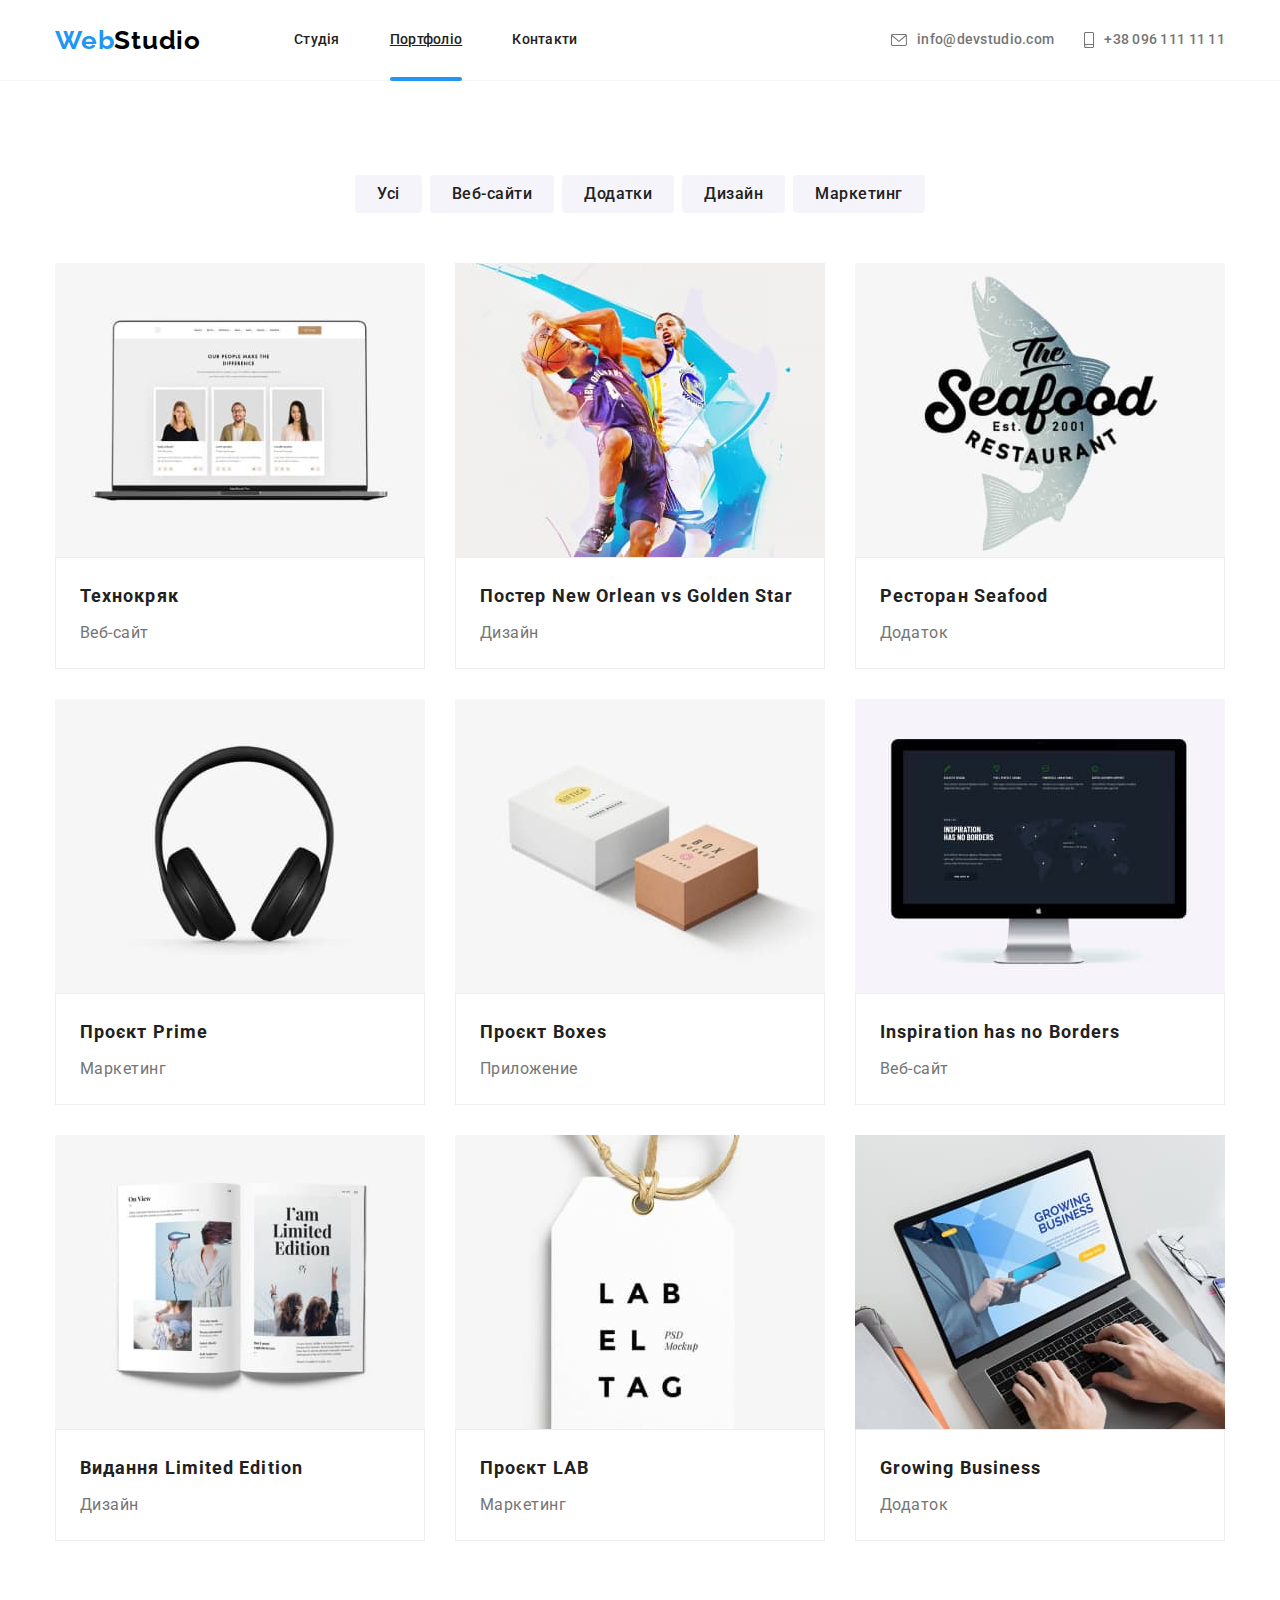
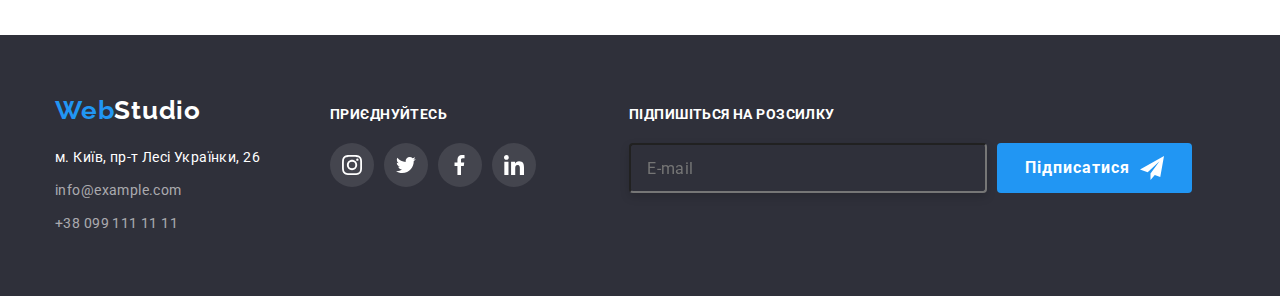
==== commit 4057eddb: "Домашняя 10.09" ====
--- a/portfolio.html
+++ b/portfolio.html
@@ -17,13 +17,13 @@
 
 <body>
     <header class="header">
-        <div class="container header__container hider-container">
+        <div class="container header__container">
         
-            <a class="logo header__logo" href="">Web<span class="logo-dark">Studio</span></a>
+            <a class="logo header__logo" href="">Web<span class="logo__dark">Studio</span></a>
             <nav class="navigation"></nav>
             <ul class="navigation__list">
                 <li class="navigation__item"><a class="navigation__link link" href="./index.html">Студія</a></li>
-                <li class="navigation__item"><a class="navigation__link link current" href="">Портфоліо</a></li>
+                <li class="navigation__item"><a class="navigation__link navigation__link--current" href="">Портфоліо</a></li>
                 <li class="navigation__item"><a class="navigation__link link" href="">Контакти</a></li>
             </ul>
 
--- a/css/main.min.css
+++ b/css/main.min.css
@@ -1 +1 @@
-:root{--accent-color: #2196f3;--main-text-color: #212121;--secondary-text-color: #757575;--main-font: "Roboto", sans-serif;--secondary-font: "Raleway", cursive;--primary-white-color: #ffffff;--lable-color: #000000;--cubic-beziar: cubic-bezier(0.4, 0, 0.2, 1)}h1,h2,h3,h4,h5,h6,p{margin-top:0;margin-bottom:0}ul{margin:0;padding:0;list-style:none}html{box-sizing:border-box}img{display:block;max-width:100%;height:auto}body{margin:0;font-family:"Roboto";font-family:var(--main-font);background-color:var(--primary-white-color)}.link{display:flex;align-items:center;text-decoration:none;display:block}.link:hover,.link:focus{color:var(--accent-color)}.section{padding-top:94px;padding-bottom:94px}.section.no-padding{padding-top:0;padding-bottom:0}.visually-hidden{position:absolute;white-space:nowrap;width:1px;height:1px;overflow:hidden;border:0;padding:0;clip:rect(0 0 0 0);-webkit-clip-path:inset(50%);clip-path:inset(50%);margin:-1px}.container{width:1200px;padding-left:15px;padding-right:15px;margin:0 auto}.hider-container{display:flex;align-items:center}.header{border-bottom:1px solid #f5f5f5}.logo{text-decoration:none;font-family:var(--secondary-font);font-weight:700;font-size:26px;line-height:1.19;letter-spacing:.03em;color:var(--accent-color)}.header__logo{margin-right:93px}.logo-dark{font-weight:700;font-size:26px;line-height:1.19;letter-spacing:.03em;color:var(--lable-color)}.navigation__list{display:flex;align-items:center;padding:0;margin:0;list-style:none}.navigation__link{padding:32px 0;font-weight:500;font-size:14px;line-height:1.14;letter-spacing:.02em;color:var(--main-text-color);display:block;position:relative;transition:color 250ms var(--cubic-beziar)}.navigation__link:hover,.navigation__link:focus{color:var(--accent-color)}.navigation__link:hover::after{transform:scaleX(1)}.navigation__link.current::after{content:"";display:block;width:100%;height:4px;left:0;bottom:-1px;position:absolute;background-color:var(--accent-color);border-radius:2px}.current{color:var(--accent-color)}.navigation__item:not(:last-child){margin-right:50px}.no-current{position:relative}.connect{display:flex}.header__connect{margin-left:auto}.indent{margin-right:30px}.connect__contact{display:flex;align-items:center;font-weight:500;font-size:14px;line-height:1.14;letter-spacing:.02em;color:var(--secondary-text-color);transition:color 250ms var(--cubic-beziar)}.envelope{margin-right:50px;margin-right:10px;fill:currentColor}.hero{padding-top:200px;padding-bottom:200px;background-color:#2f303a}.hero__overlay{max-width:1600px;height:600px;margin-left:auto;margin-right:auto;background-image:linear-gradient(to right, rgba(47, 48, 58, 0.4), rgba(47, 48, 58, 0.4)),url("../images/w4/Img.jpg");background-repeat:no-repeat;background-position:center;background-size:cover}.hero__title{margin-top:0;padding-bottom:0;margin-bottom:30px;font-weight:900;font-size:44px;line-height:1.36;text-align:center;letter-spacing:.06em;text-transform:uppercase;color:#fff}.hero__button{margin-right:auto;margin-left:auto}.button{cursor:pointer;border-radius:4px;padding:10px 32px;font-weight:700;font-size:16px;line-height:1.88;display:flex;align-items:center;text-align:center;letter-spacing:.06em;color:var(--primary-white-color);background-color:var(--accent-color);border:rgba(0,0,0,0)}.benefits-container{gap:30px;display:flex}.features-item{display:block;display:flex;align-items:center;justify-content:center;background-position:center;background:#f5f4fa;border-radius:4px;height:120px;background-size:contain;background-repeat:no-repeat;margin-bottom:30px}.features-title{margin:0;padding:0;margin-bottom:10px;font-weight:700;font-size:14px;line-height:1.14;letter-spacing:.03em;text-transform:uppercase;color:var(--main-text-color)}.features-text{font-weight:400;font-size:14px;line-height:1.71;letter-spacing:.03em;color:var(--secondary-text-color)}.about{padding-top:0}.about__title{font-weight:700;font-size:36px;line-height:1.16;text-align:center;letter-spacing:.03em;color:var(--main-text-color)}.about__pre-title{margin-top:0;margin-bottom:0;margin-bottom:50px}.about__product{display:flex}.about__work{position:relative}.about__work:not(:last-child){margin-right:30px}.about__text{position:absolute;box-sizing:border-box;display:block;float:none;font-weight:700;font-size:14px;line-height:1.14;text-align:center;letter-spacing:.03em;color:var(--primary-white-color);background-color:rgba(47,48,58,.8);width:100%;height:70px;left:0;bottom:0;display:flex;align-items:center;justify-content:center}.about__text:not(:last-child){margin-right:30px}.section-title-bg{background-color:#f5f4fa}.team{margin-bottom:50px;font-weight:700;font-size:36px;line-height:1.16;text-align:center;letter-spacing:.03em;color:var(--main-text-color)}.site-item{display:flex}.site-command{background:var(--primary-white-color);box-shadow:0px 1px 3px rgba(0,0,0,.12),0px 1px 1px rgba(0,0,0,.14),0px 2px 1px rgba(0,0,0,.2);border-radius:0px 0px 4px 4px}.site-command:not(:last-child){margin-right:30px}.tim-card{text-align:center;padding:30px 0}.tim-title{margin-bottom:10px;font-weight:500;font-size:16px;line-height:1.18;letter-spacing:.03em;color:var(--main-text-color);align-items:center}.tim-text{font-weight:400;font-size:16px;line-height:1.18;letter-spacing:.03em;color:var(--secondary-text-color);margin-bottom:16px;align-items:center}.tim-networks{display:flex;justify-content:center;gap:10px}.team-link{color:#afb1b8;display:flex;width:44px;height:44px;align-items:center;justify-content:center;background-position:center;border-radius:50px;transition-property:background-color;transition-duration:250ms;transition-timing-function:var(--cubic-beziar)}.team-link:hover,.team-link:focus{background-color:#2196f3;color:#fff;transition:color 250ms var(--cubic-beziar)}.button-icon{fill:currentColor;width:20px;height:20px;transition:fill 250ms var(--cubic-beziar)}.button-icon:not(:last-child){padding-right:10px}.clients-container{display:flex;box-sizing:border-box}.clients-item{width:170px;height:92px}.clients-item:not(:last-child){margin-right:30px}.clients-icon{display:flex;align-items:center;justify-content:center;box-sizing:border-box;border:1px solid #afb1b8;border-radius:4px;width:100%;height:100%;color:#afb1b8;transition-property:color,border;transition-duration:250ms;transition-timing-function:var(--cubic-beziar)}.clients-icon:hover,.clients-icon:focus{border-width:1px;border-style:solid;border-color:var(--accent-color);color:var(--accent-color)}.features-logo{width:106px;height:60px;fill:#afb1b8;transition:fill 250ms var(--cubic-beziar);fill:currentColor}.modal{position:absolute;top:50%;left:50%;min-height:581px;min-width:528px;background-color:var(--primary-white-color);box-shadow:0px 1px 3px rgba(0,0,0,.12),0px 1px 1px rgba(0,0,0,.14),0px 2px 1px rgba(0,0,0,.2);border-radius:4px;transform:translate(-50%, -50%) scale(1);transition:transform 250ms var(--cubic-beziar);visibility:visible;outline:1px solid var(--accent-color)}.backdrop.is-hidden .modal{transform:translate(-50%, -50%) scale(1.1)}.backdrop{position:fixed;top:0;left:0;width:100%;height:100%;background-color:rgba(0,0,0,.2);opacity:1;visibility:visible;transition:opacity 250ms var(--cubic-beziar),visibility 250ms var(--cubic-beziar)}.backdrop.is-hidden{opacity:0;pointer-events:none;visibility:hidden}.form-modal{margin-left:auto;margin-right:auto;padding:40px}.modal-title{font-weight:700;font-size:20px;line-height:1.15;text-align:center;letter-spacing:.03em;margin-bottom:12px;color:#212121}.form-field{position:relative;display:flex;flex-direction:column;width:448px;border-radius:4px;font-weight:400;font-size:12px;line-height:14px;letter-spacing:.01em;color:#757575}.form-field:not(:last-child){margin-bottom:10px}.form-field input{margin:0;padding:6px 40px 6px;border:1px solid rgba(33,33,33,.2);border-radius:4px;height:40px}.form-field label{margin-bottom:4px;font-weight:400;font-size:12px;line-height:14px;letter-spacing:.01em;color:#757575}.form-field input::-moz-placeholder{color:rgba(117,117,117,.5)}.form-field input:-ms-input-placeholder{color:rgba(117,117,117,.5)}.form-field input::placeholder{color:rgba(117,117,117,.5)}.modal-name{position:absolute;top:-15%;left:15px;transform:translateY(220%)}.form-label:hover+.modal-name,.form-label:focus+.modal-name{fill:var(--accent-color)}.form-label:hover,.form-label:focus{border-color:var(--accent-color)}textarea{resize:none;padding:12px;width:448px;height:120px;left:576px;top:518px;border:1px solid rgba(33,33,33,.2);border-radius:4px}.btn-close{position:absolute;top:8px;right:8px;display:flex;justify-content:center;align-items:center;width:30px;height:30px;border:1px solid rgba(0,0,0,.1);border-radius:50px;background:#fff;cursor:pointer}.btn-close:focus{fill:var(--accent-color);transition-property:color;transition:transform 250ms var(--cubic-beziar)}.galk{display:flex;align-items:center}.topic-options{display:flex;align-items:center;justify-content:center;list-style:none;margin-top:20px;margin-bottom:30px}.checkbox-label{display:block;display:flex;align-items:center;justify-content:center;border-radius:3px;transition:background-color 250ms var(--cubic-beziar),border-color 250ms var(--cubic-beziar);cursor:pointer;font-weight:400;font-size:14px;line-height:1.71;letter-spacing:.03em;color:#757575}.checkbox:focus+.checkbox-label{background-color:var(--accent-color)}.icon-galk{display:flex;align-items:center;justify-content:center;width:16px;height:15px;border-radius:4px;border:2px solid var(--lable-color);margin-right:8px}.checkbox:checked+.checkbox-label .icon-galk{border-color:var(--accent-color);background-origin:border-box}.checkbox:checked+.icon-galk{border-color:var(--accent-color);background-origin:border-box;background-color:var(--accent-color)}.icon-check{fill:rgba(0,0,0,0);transition:fill 250ms var(--cubic-beziar)}.contract{color:var(--accent-color)}.portfolio-thumb{position:relative;overflow:hidden}.portfolio-card-link{text-decoration:none}.portfolio-overlay-text{background-color:var(--accent-color);position:absolute;width:100%;height:100%;top:0;left:0;box-sizing:border-box;font-size:18px;line-height:1.56;letter-spacing:.03em;padding-top:63px;padding-left:24px;opacity:250ms var(--cubic-beziar);color:var(--primary-white-color);transition-property:color;transform:translateY(100%);transition:transform 250ms var(--cubic-beziar)}.portfolio-card-link:hover .portfolio-overlay-text,.portfolio-card-link:focus .portfolio-overlay-text{transform:translate(0)}.pictures{border:1px solid #eee;background:var(--primary-white-color);padding-top:20px;padding-right:24px;padding-left:24px;padding-bottom:20px}.flex-container{display:flex;flex-wrap:wrap;text-decoration:none}.flex-element{width:370px;margin-right:30px;margin-bottom:30px}.flex-element:nth-child(3n){margin-right:0}.flex-element:nth-last-child(-n+3){margin-bottom:0}.portfolio-card-link{display:block;transition-property:box-shadow;transition:250ms var(--cubic-beziar)}.portfolio-card-link:hover,.portfolio-card-link:focus{box-shadow:0px 1px 1px rgba(0,0,0,.12),0px 4px 4px rgba(0,0,0,.06),1px 4px 6px rgba(0,0,0,.16)}.filter{margin-bottom:50px;display:flex;justify-content:center}.menu-distance:not(:last-child){margin-right:8px}.filter-button{border-radius:4px;border:none;padding-top:6px;padding-right:22px;padding-bottom:6px;padding-left:22px;background-color:#f5f4fa;font-weight:500;font-size:16px;line-height:1.62;text-align:center;letter-spacing:.03em;color:var(--main-text-color);transition-property:color,background-color,box-shadow;transition-duration:250ms;transition-timing-function:var(--cubic-beziar)}.focus-menu:hover,.focus-menu:focus{cursor:pointer;color:var(--primary-white-color);background-color:var(--accent-color);box-shadow:0px 3px 1px rgba(0,0,0,.1),0px 1px 2px rgba(0,0,0,.08),0px 2px 2px rgba(0,0,0,.12)}.contact-footer{margin-top:9px;font-family:"Roboto";font-style:normal;font-weight:400;font-size:14px;line-height:1.71;letter-spacing:.03em;color:rgba(255,255,255,.6)}.tel-color{font-weight:400;font-size:14px;line-height:1.71;letter-spacing:.03em;color:rgba(255,255,255,.6);transition-property:color;transition:color 250ms var(--cubic-beziar)}.style-footer{padding-top:60px;padding-bottom:60px;background-color:#2f303a}.logo-footer{display:block;margin-bottom:20px;margin-right:0}.street{margin-top:30px;font-family:"Roboto";font-style:normal;font-weight:400;font-size:14px;line-height:1.71;letter-spacing:.03em;color:var(--primary-white-color)}.footer-container{display:flex;align-items:baseline;flex-grow:1}.item-with{align-items:center;justify-content:center;font-family:"Roboto";font-style:normal;font-weight:700;font-size:14px;line-height:1.14;letter-spacing:.03em;text-transform:uppercase;color:#fff;margin-bottom:20px}.footer-link-soc{width:44px;height:44px;border-radius:50%;display:flex;align-items:center;justify-content:center;background-color:rgba(255,255,255,.1);transition-property:background-color;transition-duration:250ms;transition-timing-function:var(--cubic-beziar)}.footer-link-soc:not(:last-child){margin-right:22px}.footer-link-soc:hover,.footer-link-soc:focus{background-color:#2196f3}.footer-letter{margin-left:93px}.container-networks{margin-left:70px}.text-action{align-items:center;justify-content:center;margin-bottom:20px;top:0;font-family:"Roboto";font-style:normal;font-weight:700;font-size:14px;line-height:1.14;letter-spacing:.03em;text-transform:uppercase;color:var(--primary-white-color)}.text-box{display:flex;width:570px;flex-direction:row;justify-content:space-between;width:358px;height:50px;left:815px;top:2784px;filter:drop-shadow(0px 4px 4px rgba(0, 0, 0, 0.15));border-radius:4px;background-color:#2f303a}.text-box input:focus{border-color:var(--accent-color)}.fotter-imput-bt{display:flex}.send-letter{position:relative;padding:10px 28px;margin-left:10px;font-weight:700;font-size:16px;line-height:1.88;display:flex;align-items:center;text-align:center;letter-spacing:.06em;color:var(--primary-white-color)}.footer-letter-br{display:flex}.footer-letter-br input{outline:none;font-weight:400;font-size:16px;line-height:1.25;display:flex;align-items:center;letter-spacing:.03em;color:rgba(255,255,255,.6);padding-left:16px}.text-box:focus{border-color:var(--accent-color)}.footer-letter-icon{margin-left:10px}.lable{color:var(--primary-white-color)}.button-icon-ft{fill:#fff;width:20px;height:20px}/*# sourceMappingURL=main.min.css.map */+:root{--accent-color: #2196f3;--main-text-color: #212121;--secondary-text-color: #757575;--main-font: "Roboto", sans-serif;--secondary-font: "Raleway", cursive;--primary-white-color: #ffffff;--lable-color: #000000;--cubic-beziar: cubic-bezier(0.4, 0, 0.2, 1)}h1,h2,h3,h4,h5,h6,p{margin-top:0;margin-bottom:0}ul{margin:0;padding:0;list-style:none}html{box-sizing:border-box}img{display:block;max-width:100%;height:auto}body{margin:0;font-family:"Roboto";font-family:var(--main-font);background-color:var(--primary-white-color)}.link{display:flex;align-items:center;text-decoration:none;display:block}.link:hover,.link:focus{color:var(--accent-color)}.section{padding-top:94px;padding-bottom:94px}.section.no-padding{padding-top:0;padding-bottom:0}.visually-hidden{position:absolute;white-space:nowrap;width:1px;height:1px;overflow:hidden;border:0;padding:0;clip:rect(0 0 0 0);-webkit-clip-path:inset(50%);clip-path:inset(50%);margin:-1px}.container{width:1200px;padding-left:15px;padding-right:15px;margin:0 auto}.header__container{display:flex;align-items:center}.header{border-bottom:1px solid #f5f5f5}.logo{text-decoration:none;font-family:var(--secondary-font);font-weight:700;font-size:26px;line-height:1.19;letter-spacing:.03em;color:var(--accent-color)}.header__logo{margin-right:93px}.logo__dark{font-weight:700;font-size:26px;line-height:1.19;letter-spacing:.03em;color:var(--lable-color)}.navigation__list{display:flex;align-items:center;padding:0;margin:0;list-style:none}.navigation__link{padding:32px 0;font-weight:500;font-size:14px;line-height:1.14;letter-spacing:.02em;color:var(--main-text-color);display:block;position:relative;transition:color 250ms var(--cubic-beziar)}.navigation__link:hover,.navigation__link:focus{color:var(--accent-color)}.navigation__link:hover::after{transform:scaleX(1)}.navigation__link--current::after{content:"";display:block;width:100%;height:4px;left:0;bottom:-1px;position:absolute;background-color:var(--accent-color);border-radius:2px}.current{color:var(--accent-color)}.navigation__item:not(:last-child){margin-right:50px}.no-current{position:relative}.connect{display:flex}.header__connect{margin-left:auto}.indent{margin-right:30px}.connect__contact{display:flex;align-items:center;font-weight:500;font-size:14px;line-height:1.14;letter-spacing:.02em;color:var(--secondary-text-color);transition:color 250ms var(--cubic-beziar)}.envelope{margin-right:50px;margin-right:10px;fill:currentColor}.hero{padding-top:200px;padding-bottom:200px;background-color:#2f303a}.hero__overlay{max-width:1600px;height:600px;margin-left:auto;margin-right:auto;background-image:linear-gradient(to right, rgba(47, 48, 58, 0.4), rgba(47, 48, 58, 0.4)),url("../images/w4/Img.jpg");background-repeat:no-repeat;background-position:center;background-size:cover}.hero__title{margin-top:0;padding-bottom:0;margin-bottom:30px;font-weight:900;font-size:44px;line-height:1.36;text-align:center;letter-spacing:.06em;text-transform:uppercase;color:#fff}.hero__button{margin-right:auto;margin-left:auto}.button{cursor:pointer;border-radius:4px;padding:10px 32px;font-weight:700;font-size:16px;line-height:1.88;display:flex;align-items:center;text-align:center;letter-spacing:.06em;color:var(--primary-white-color);background-color:var(--accent-color);border:rgba(0,0,0,0)}.benefits-container{gap:30px;display:flex}.features-item{display:block;display:flex;align-items:center;justify-content:center;background-position:center;background:#f5f4fa;border-radius:4px;height:120px;background-size:contain;background-repeat:no-repeat;margin-bottom:30px}.features-title{margin:0;padding:0;margin-bottom:10px;font-weight:700;font-size:14px;line-height:1.14;letter-spacing:.03em;text-transform:uppercase;color:var(--main-text-color)}.features-text{font-weight:400;font-size:14px;line-height:1.71;letter-spacing:.03em;color:var(--secondary-text-color)}.section--section{padding-top:0}.section__title{font-weight:700;font-size:36px;line-height:1.16;text-align:center;letter-spacing:.03em;color:var(--main-text-color)}.section__pre-title{margin-top:0;margin-bottom:0;margin-bottom:50px}.about{display:flex}.about__item{position:relative}.about__item:not(:last-child){margin-right:30px}.about__text{position:absolute;box-sizing:border-box;display:block;float:none;font-weight:700;font-size:14px;line-height:1.14;text-align:center;letter-spacing:.03em;color:var(--primary-white-color);background-color:rgba(47,48,58,.8);width:100%;height:70px;left:0;bottom:0;display:flex;align-items:center;justify-content:center}.about__text:not(:last-child){margin-right:30px}.section-title-bg{background-color:#f5f4fa}.team{margin-bottom:50px;font-weight:700;font-size:36px;line-height:1.16;text-align:center;letter-spacing:.03em;color:var(--main-text-color)}.site-item{display:flex}.site-command{background:var(--primary-white-color);box-shadow:0px 1px 3px rgba(0,0,0,.12),0px 1px 1px rgba(0,0,0,.14),0px 2px 1px rgba(0,0,0,.2);border-radius:0px 0px 4px 4px}.site-command:not(:last-child){margin-right:30px}.tim-card{text-align:center;padding:30px 0}.tim-title{margin-bottom:10px;font-weight:500;font-size:16px;line-height:1.18;letter-spacing:.03em;color:var(--main-text-color);align-items:center}.tim-text{font-weight:400;font-size:16px;line-height:1.18;letter-spacing:.03em;color:var(--secondary-text-color);margin-bottom:16px;align-items:center}.tim-networks{display:flex;justify-content:center;gap:10px}.team-link{color:#afb1b8;display:flex;width:44px;height:44px;align-items:center;justify-content:center;background-position:center;border-radius:50px;transition-property:background-color;transition-duration:250ms;transition-timing-function:var(--cubic-beziar)}.team-link:hover,.team-link:focus{background-color:#2196f3;color:#fff;transition:color 250ms var(--cubic-beziar)}.button-icon{fill:currentColor;width:20px;height:20px;transition:fill 250ms var(--cubic-beziar)}.button-icon:not(:last-child){padding-right:10px}.clients-container{display:flex;box-sizing:border-box}.clients-item{width:170px;height:92px}.clients-item:not(:last-child){margin-right:30px}.clients-link{display:flex;align-items:center;justify-content:center;box-sizing:border-box;border:1px solid #afb1b8;border-radius:4px;width:100%;height:100%;color:#afb1b8;transition-property:color,border;transition-duration:250ms;transition-timing-function:var(--cubic-beziar)}.clients-link:hover,.clients-link:focus{border-width:1px;border-style:solid;border-color:var(--accent-color);color:var(--accent-color)}.features-logo{width:106px;height:60px;fill:#afb1b8;transition:fill 250ms var(--cubic-beziar);fill:currentColor}.modal{position:absolute;top:50%;left:50%;min-height:581px;min-width:528px;background-color:var(--primary-white-color);box-shadow:0px 1px 3px rgba(0,0,0,.12),0px 1px 1px rgba(0,0,0,.14),0px 2px 1px rgba(0,0,0,.2);border-radius:4px;transform:translate(-50%, -50%) scale(1);transition:transform 250ms var(--cubic-beziar);visibility:visible;outline:1px solid var(--accent-color)}.backdrop.is-hidden .modal{transform:translate(-50%, -50%) scale(1.1)}.backdrop{position:fixed;top:0;left:0;width:100%;height:100%;background-color:rgba(0,0,0,.2);opacity:1;visibility:visible;transition:opacity 250ms var(--cubic-beziar),visibility 250ms var(--cubic-beziar)}.backdrop.is-hidden{opacity:0;pointer-events:none;visibility:hidden}.form-modal{margin-left:auto;margin-right:auto;padding:40px}.modal-title{font-weight:700;font-size:20px;line-height:1.15;text-align:center;letter-spacing:.03em;margin-bottom:12px;color:#212121}.form-field{position:relative;display:flex;flex-direction:column;width:448px;border-radius:4px;font-weight:400;font-size:12px;line-height:14px;letter-spacing:.01em;color:#757575}.form-field:not(:last-child){margin-bottom:10px}.form-field input{margin:0;padding:6px 40px 6px;border:1px solid rgba(33,33,33,.2);border-radius:4px;height:40px}.form-field label{margin-bottom:4px;font-weight:400;font-size:12px;line-height:14px;letter-spacing:.01em;color:#757575}.form-field input::-moz-placeholder{color:rgba(117,117,117,.5)}.form-field input:-ms-input-placeholder{color:rgba(117,117,117,.5)}.form-field input::placeholder{color:rgba(117,117,117,.5)}.modal-name{position:absolute;top:-15%;left:15px;transform:translateY(220%)}.form-label:hover+.modal-name,.form-label:focus+.modal-name{fill:var(--accent-color)}.form-label:hover,.form-label:focus{border-color:var(--accent-color)}textarea{resize:none;padding:12px;width:448px;height:120px;left:576px;top:518px;border:1px solid rgba(33,33,33,.2);border-radius:4px}.btn-close{position:absolute;top:8px;right:8px;display:flex;justify-content:center;align-items:center;width:30px;height:30px;border:1px solid rgba(0,0,0,.1);border-radius:50px;background:#fff;cursor:pointer}.btn-close:focus{fill:var(--accent-color);transition-property:color;transition:transform 250ms var(--cubic-beziar)}.galk{display:flex;align-items:center}.topic-options{display:flex;align-items:center;justify-content:center;list-style:none;margin-top:20px;margin-bottom:30px}.checkbox-label{display:block;display:flex;align-items:center;justify-content:center;border-radius:3px;transition:background-color 250ms var(--cubic-beziar),border-color 250ms var(--cubic-beziar);cursor:pointer;font-weight:400;font-size:14px;line-height:1.71;letter-spacing:.03em;color:#757575}.checkbox:focus+.checkbox-label{background-color:var(--accent-color)}.icon-galk{display:flex;align-items:center;justify-content:center;width:16px;height:15px;border-radius:4px;border:2px solid var(--lable-color);margin-right:8px}.checkbox:checked+.checkbox-label .icon-galk{border-color:var(--accent-color);background-origin:border-box}.checkbox:checked+.icon-galk{border-color:var(--accent-color);background-origin:border-box;background-color:var(--accent-color)}.icon-check{fill:rgba(0,0,0,0);transition:fill 250ms var(--cubic-beziar)}.contract{color:var(--accent-color)}.portfolio-thumb{position:relative;overflow:hidden}.portfolio-card-link{text-decoration:none}.portfolio-overlay-text{background-color:var(--accent-color);position:absolute;width:100%;height:100%;top:0;left:0;box-sizing:border-box;font-size:18px;line-height:1.56;letter-spacing:.03em;padding-top:63px;padding-left:24px;opacity:250ms var(--cubic-beziar);color:var(--primary-white-color);transition-property:color;transform:translateY(100%);transition:transform 250ms var(--cubic-beziar)}.portfolio-card-link:hover .portfolio-overlay-text,.portfolio-card-link:focus .portfolio-overlay-text{transform:translate(0)}.pictures{border:1px solid #eee;background:var(--primary-white-color);padding-top:20px;padding-right:24px;padding-left:24px;padding-bottom:20px}.flex-container{display:flex;flex-wrap:wrap;text-decoration:none}.flex-element{width:370px;margin-right:30px;margin-bottom:30px}.flex-element:nth-child(3n){margin-right:0}.flex-element:nth-last-child(-n+3){margin-bottom:0}.portfolio-card-link{display:block;transition-property:box-shadow;transition:250ms var(--cubic-beziar)}.portfolio-card-link:hover,.portfolio-card-link:focus{box-shadow:0px 1px 1px rgba(0,0,0,.12),0px 4px 4px rgba(0,0,0,.06),1px 4px 6px rgba(0,0,0,.16)}.filter{margin-bottom:50px;display:flex;justify-content:center}.menu-distance:not(:last-child){margin-right:8px}.filter-button{border-radius:4px;border:none;padding-top:6px;padding-right:22px;padding-bottom:6px;padding-left:22px;background-color:#f5f4fa;font-weight:500;font-size:16px;line-height:1.62;text-align:center;letter-spacing:.03em;color:var(--main-text-color);transition-property:color,background-color,box-shadow;transition-duration:250ms;transition-timing-function:var(--cubic-beziar)}.focus-menu:hover,.focus-menu:focus{cursor:pointer;color:var(--primary-white-color);background-color:var(--accent-color);box-shadow:0px 3px 1px rgba(0,0,0,.1),0px 1px 2px rgba(0,0,0,.08),0px 2px 2px rgba(0,0,0,.12)}.contact-footer{margin-top:9px;font-family:"Roboto";font-style:normal;font-weight:400;font-size:14px;line-height:1.71;letter-spacing:.03em;color:rgba(255,255,255,.6)}.tel-color{font-weight:400;font-size:14px;line-height:1.71;letter-spacing:.03em;color:rgba(255,255,255,.6);transition-property:color;transition:color 250ms var(--cubic-beziar)}.style-footer{padding-top:60px;padding-bottom:60px;background-color:#2f303a}.logo-footer{display:block;margin-bottom:20px;margin-right:0}.street{margin-top:30px;font-family:"Roboto";font-style:normal;font-weight:400;font-size:14px;line-height:1.71;letter-spacing:.03em;color:var(--primary-white-color)}.footer-container{display:flex;align-items:baseline;flex-grow:1}.item-with{align-items:center;justify-content:center;font-family:"Roboto";font-style:normal;font-weight:700;font-size:14px;line-height:1.14;letter-spacing:.03em;text-transform:uppercase;color:#fff;margin-bottom:20px}.footer-link-soc{width:44px;height:44px;border-radius:50%;display:flex;align-items:center;justify-content:center;background-color:rgba(255,255,255,.1);transition-property:background-color;transition-duration:250ms;transition-timing-function:var(--cubic-beziar)}.footer-link-soc:not(:last-child){margin-right:22px}.footer-link-soc:hover,.footer-link-soc:focus{background-color:#2196f3}.footer-letter{margin-left:93px}.container-networks{margin-left:70px}.text-action{align-items:center;justify-content:center;margin-bottom:20px;top:0;font-family:"Roboto";font-style:normal;font-weight:700;font-size:14px;line-height:1.14;letter-spacing:.03em;text-transform:uppercase;color:var(--primary-white-color)}.text-box{display:flex;width:570px;flex-direction:row;justify-content:space-between;width:358px;height:50px;left:815px;top:2784px;filter:drop-shadow(0px 4px 4px rgba(0, 0, 0, 0.15));border-radius:4px;background-color:#2f303a}.text-box input:focus{border-color:var(--accent-color)}.fotter-imput-bt{display:flex}.send-letter{position:relative;padding:10px 28px;margin-left:10px;font-weight:700;font-size:16px;line-height:1.88;display:flex;align-items:center;text-align:center;letter-spacing:.06em;color:var(--primary-white-color)}.footer-letter-br{display:flex}.footer-letter-br input{outline:none;font-weight:400;font-size:16px;line-height:1.25;display:flex;align-items:center;letter-spacing:.03em;color:rgba(255,255,255,.6);padding-left:16px}.text-box:focus{border-color:var(--accent-color)}.footer-letter-icon{margin-left:10px}.lable{color:var(--primary-white-color)}.button-icon-ft{fill:#fff;width:20px;height:20px}/*# sourceMappingURL=main.min.css.map */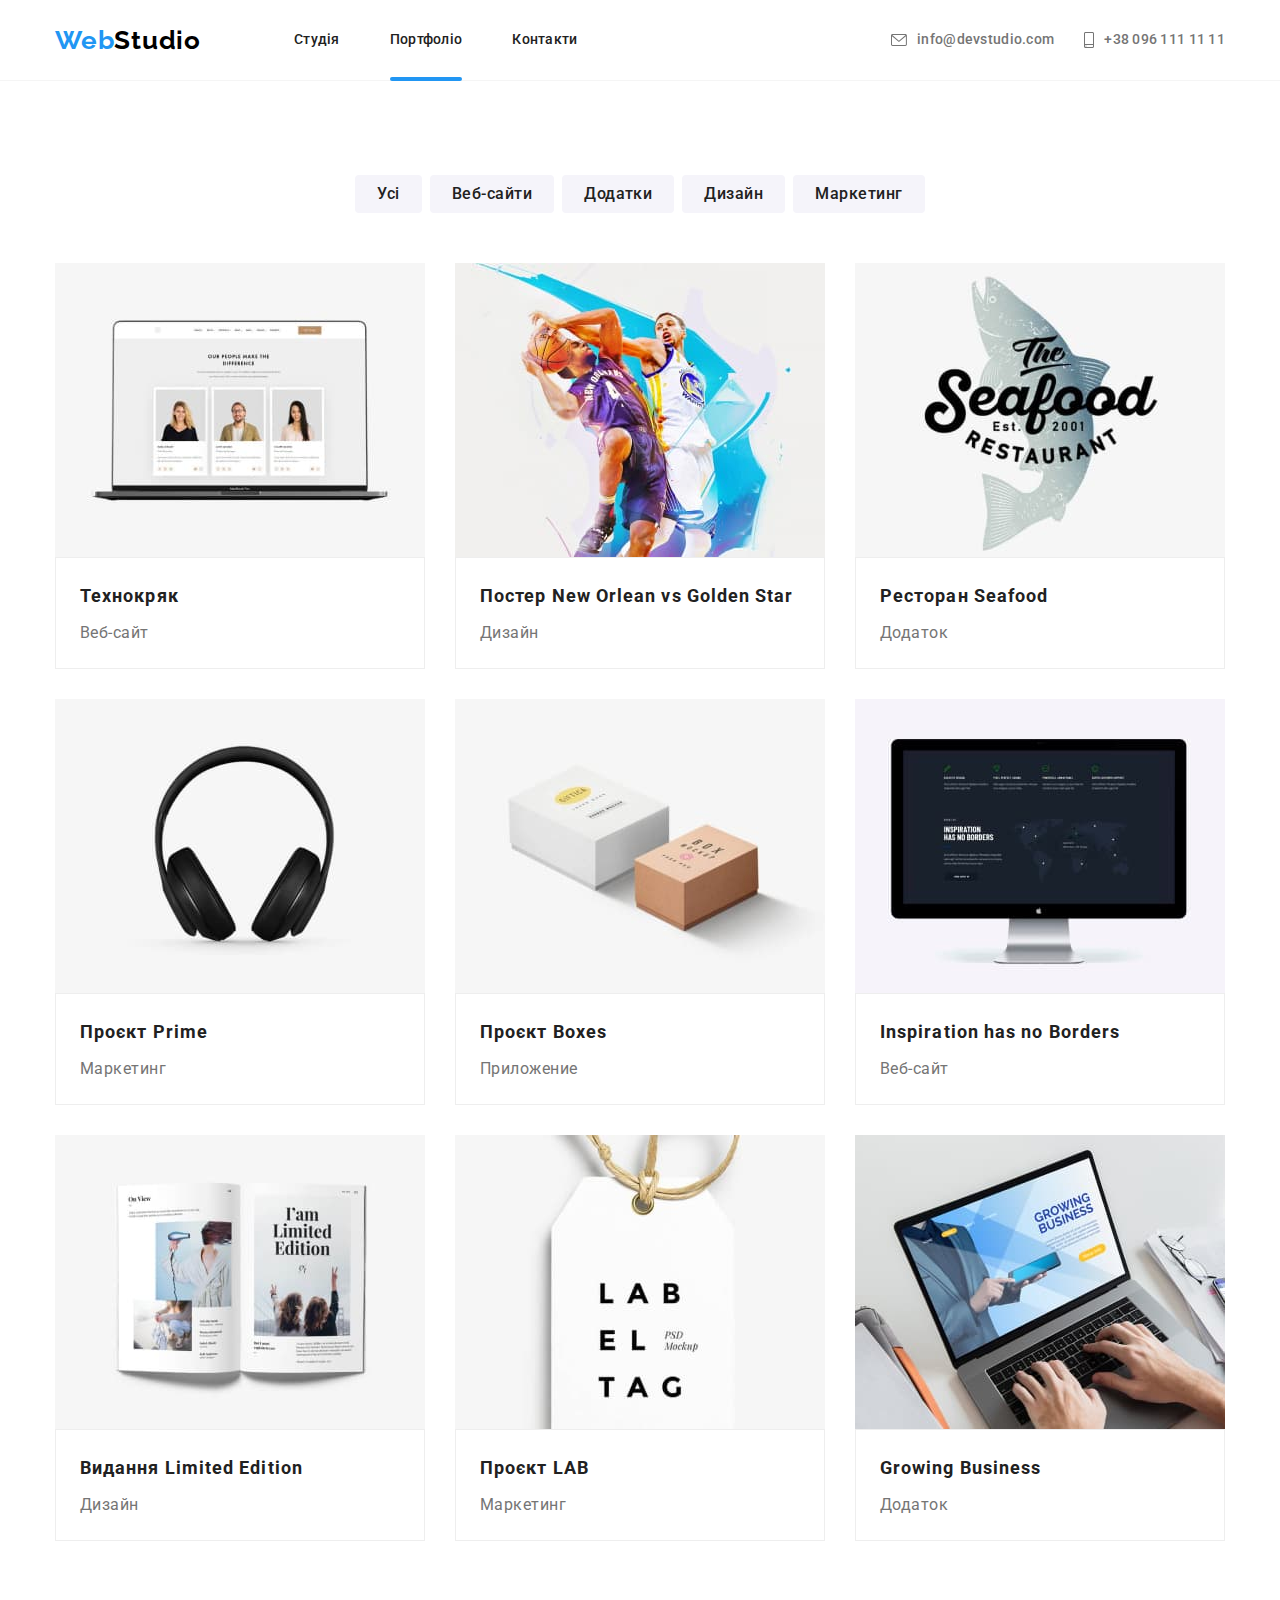
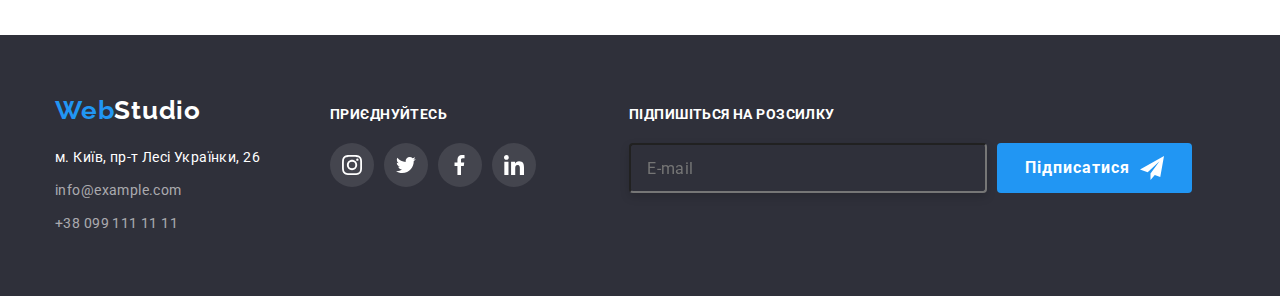
==== commit 73422f7b: "Домашка 10.09-2" ====
--- a/portfolio.html
+++ b/portfolio.html
@@ -23,7 +23,7 @@
             <nav class="navigation"></nav>
             <ul class="navigation__list">
                 <li class="navigation__item"><a class="navigation__link link" href="./index.html">Студія</a></li>
-                <li class="navigation__item"><a class="navigation__link navigation__link--current" href="">Портфоліо</a></li>
+                <li class="navigation__item"><a class="navigation__link link navigation__link--current" href="">Портфоліо</a></li>
                 <li class="navigation__item"><a class="navigation__link link" href="">Контакти</a></li>
             </ul>
 
